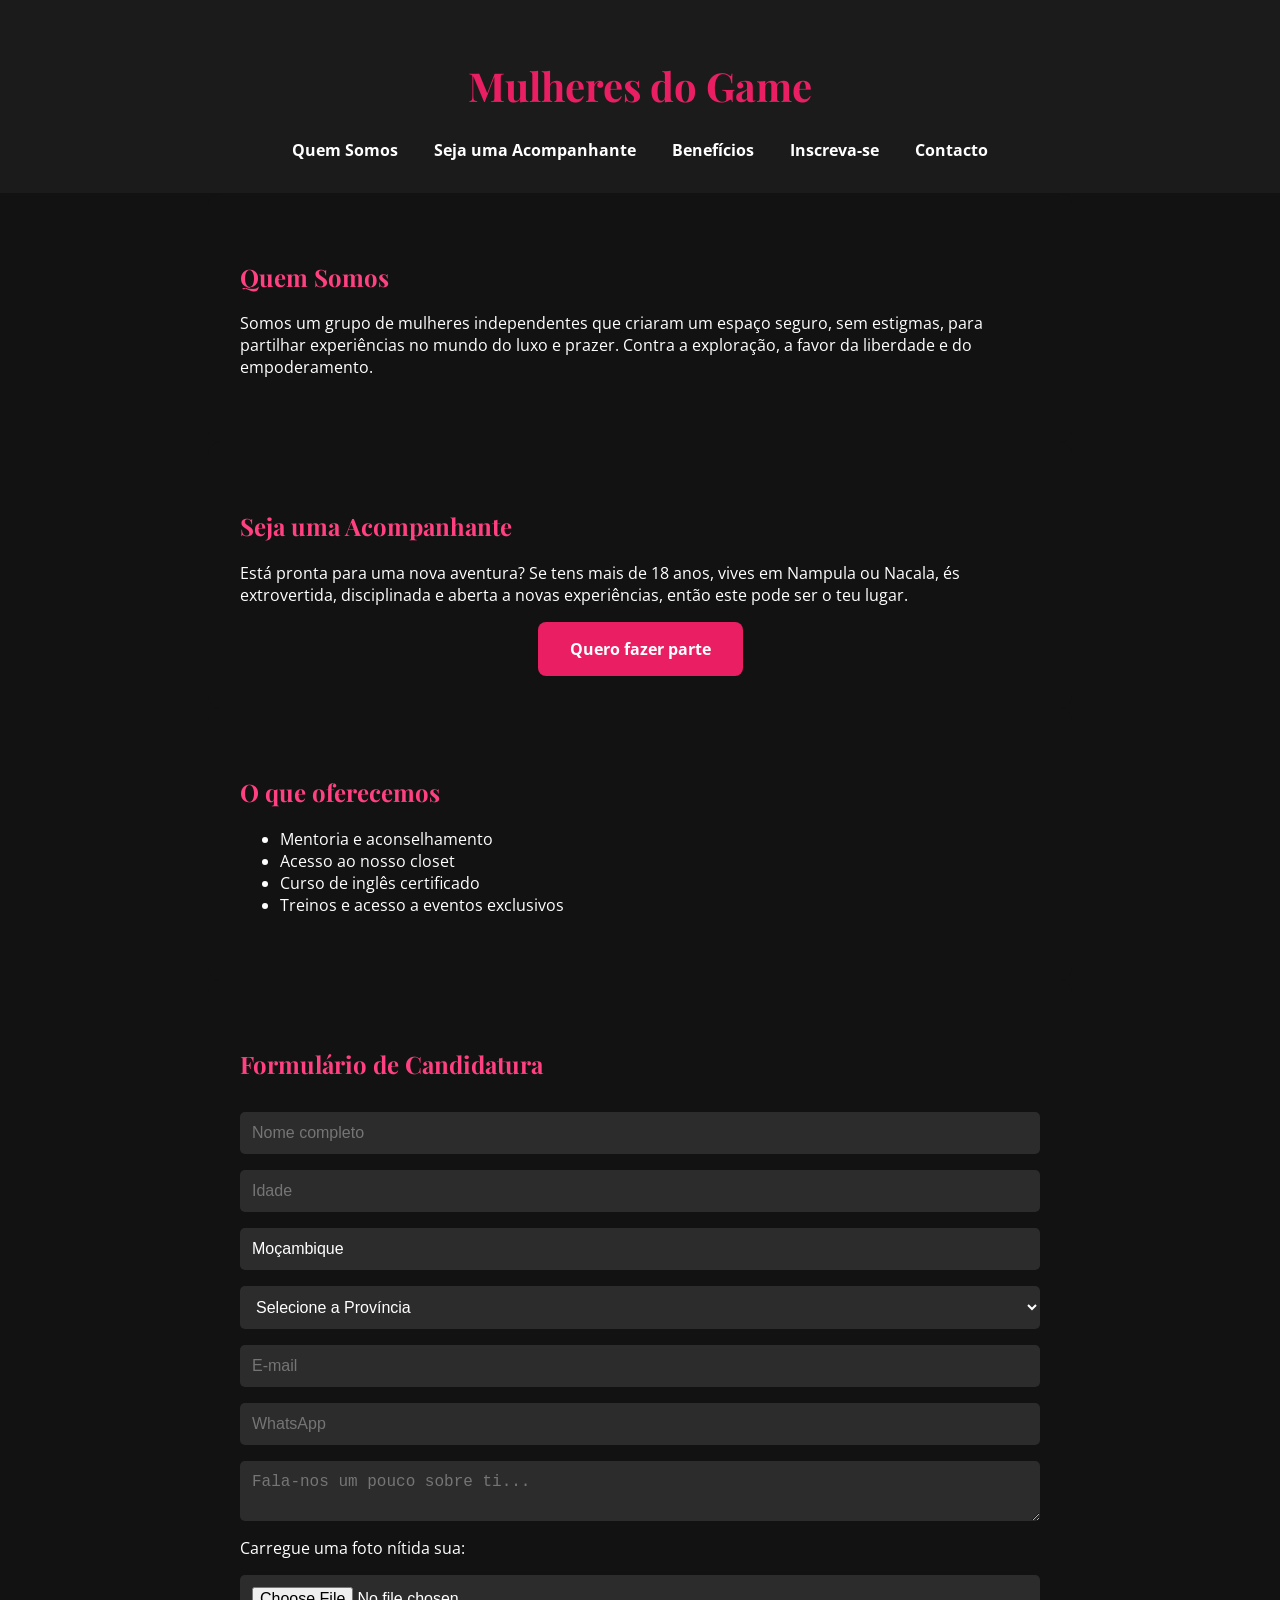
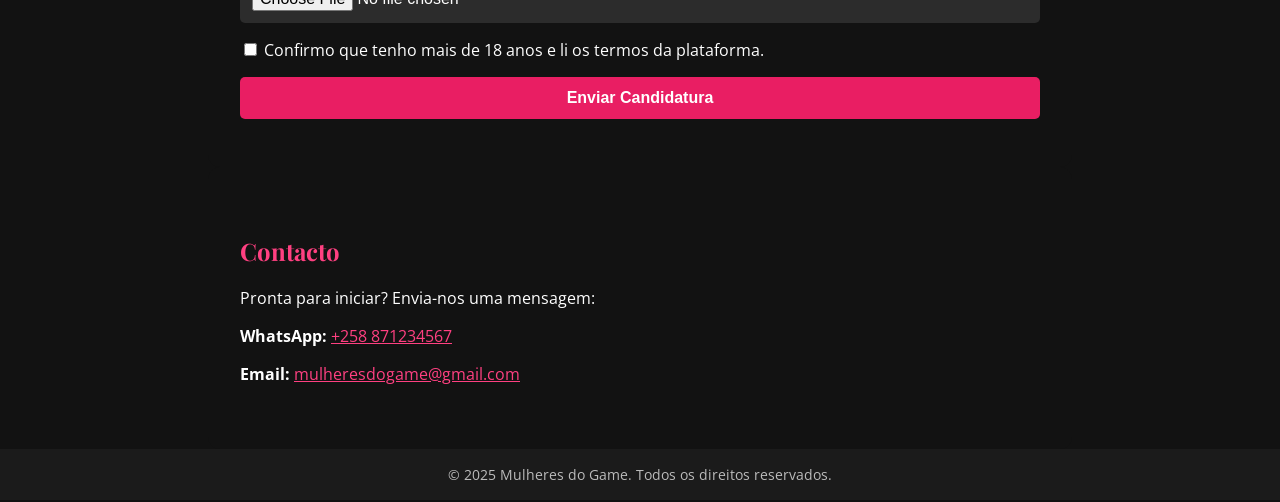
==== index.html @ a62f1a51 "Rename mulheres_do_game_site.html to index.html" ====
<!DOCTYPE html>
<html lang="pt">
<head>
  <meta charset="UTF-8">
  <meta name="viewport" content="width=device-width, initial-scale=1.0">
  <title>Mulheres do Game</title>
  <link href="https://fonts.googleapis.com/css2?family=Playfair+Display:wght@500;700&family=Open+Sans&display=swap" rel="stylesheet">
  <style>
    body {
      margin: 0;
      font-family: 'Open Sans', sans-serif;
      background-color: #121212;
      color: #fff;
      background-image: url('https://images.unsplash.com/photo-1613899182200-28cfaf87065a');
      background-size: cover;
      background-repeat: no-repeat;
      background-attachment: fixed;
    }
    header {
      background-color: rgba(28, 28, 28, 0.9);
      padding: 2rem;
      text-align: center;
      animation: fadeIn 2s ease;
    }
    header h1 {
      font-family: 'Playfair Display', serif;
      font-size: 2.5rem;
      color: #e91e63;
    }
    nav a {
      margin: 0 1rem;
      color: #fff;
      text-decoration: none;
      font-weight: bold;
    }
    section {
      padding: 3rem 2rem;
      max-width: 800px;
      margin: 0 auto;
      background-color: rgba(18, 18, 18, 0.85);
      border-radius: 12px;
      animation: slideUp 1.5s ease;
    }
    h2 {
      font-family: 'Playfair Display', serif;
      color: #ff4081;
    }
    .cta {
      display: block;
      margin-top: 2rem;
      text-align: center;
    }
    .cta a {
      background-color: #e91e63;
      color: white;
      padding: 1rem 2rem;
      text-decoration: none;
      border-radius: 8px;
      font-weight: bold;
    }
    footer {
      background-color: rgba(28, 28, 28, 0.9);
      text-align: center;
      padding: 1rem;
      font-size: 0.9rem;
      color: #bbb;
    }
    form {
      display: flex;
      flex-direction: column;
      gap: 1rem;
      margin-top: 2rem;
    }
    input, textarea, select, button {
      padding: 0.75rem;
      border-radius: 5px;
      border: none;
      font-size: 1rem;
    }
    input, textarea, select {
      background-color: #2c2c2c;
      color: white;
    }
    button {
      background-color: #e91e63;
      color: white;
      cursor: pointer;
      font-weight: bold;
    }
    @keyframes fadeIn {
      from { opacity: 0; transform: translateY(-10px); }
      to { opacity: 1; transform: translateY(0); }
    }
    @keyframes slideUp {
      from { opacity: 0; transform: translateY(30px); }
      to { opacity: 1; transform: translateY(0); }
    }
  </style>
</head>
<body>
  <header>
    <h1>Mulheres do Game</h1>
    <nav>
      <a href="#quem-somos">Quem Somos</a>
      <a href="#seja">Seja uma Acompanhante</a>
      <a href="#beneficios">Benefícios</a>
      <a href="#formulario">Inscreva-se</a>
      <a href="#contacto">Contacto</a>
    </nav>
  </header>

  <section id="quem-somos">
    <h2>Quem Somos</h2>
    <p>Somos um grupo de mulheres independentes que criaram um espaço seguro, sem estigmas, para partilhar experiências no mundo do luxo e prazer. Contra a exploração, a favor da liberdade e do empoderamento.</p>
  </section>

  <section id="seja">
    <h2>Seja uma Acompanhante</h2>
    <p>Está pronta para uma nova aventura? Se tens mais de 18 anos, vives em Nampula ou Nacala, és extrovertida, disciplinada e aberta a novas experiências, então este pode ser o teu lugar.</p>
    <div class="cta">
      <a href="#formulario">Quero fazer parte</a>
    </div>
  </section>

  <section id="beneficios">
    <h2>O que oferecemos</h2>
    <ul>
      <li>Mentoria e aconselhamento</li>
      <li>Acesso ao nosso closet</li>
      <li>Curso de inglês certificado</li>
      <li>Treinos e acesso a eventos exclusivos</li>
    </ul>
  </section>

  <section id="formulario">
    <h2>Formulário de Candidatura</h2>
    <form onsubmit="return validarFormulario()">
      <input type="text" id="nome" name="nome" placeholder="Nome completo" required>
      <input type="number" id="idade" name="idade" placeholder="Idade" min="18" required>
      <input type="text" id="pais" name="pais" placeholder="País" value="Moçambique" required>
      <select id="provincia" name="provincia" required>
        <option value="">Selecione a Província</option>
        <option>Maputo</option>
        <option>Gaza</option>
        <option>Inhambane</option>
        <option>Sofala</option>
        <option>Manica</option>
        <option>Tete</option>
        <option>Zambézia</option>
        <option>Nampula</option>
        <option>Cabo Delgado</option>
        <option>Niassa</option>
        <option>Maputo (Cidade)</option>
      </select>
      <input type="email" id="email" name="email" placeholder="E-mail" required>
      <input type="tel" id="telefone" name="telefone" placeholder="WhatsApp" required>
      <textarea id="sobre" name="sobre" placeholder="Fala-nos um pouco sobre ti..." required></textarea>
      <label for="fotos">Carregue uma foto nítida sua:</label>
      <input type="file" id="fotos" name="fotos" accept="image/*" required>
      <img id="preview" src="#" alt="Pré-visualização" style="margin-top: 1rem; max-width: 200px; display: none; border-radius: 8px;">
      <label>
        <input type="checkbox" required>
        Confirmo que tenho mais de 18 anos e li os termos da plataforma.
      </label>
      <button type="submit">Enviar Candidatura</button>
    </form>
    <script>
      function validarFormulario() {
        const idade = document.getElementById('idade').value;
        if (idade < 18) {
          alert("Tem de ter pelo menos 18 anos para se candidatar.");
          return false;
        }
        alert("Candidatura enviada com sucesso. Entraremos em contacto em breve.");
        return true;
      }

      document.getElementById('fotos').addEventListener('change', function(event) {
        const preview = document.getElementById('preview');
        const file = event.target.files[0];
        if (file) {
          const reader = new FileReader();
          reader.onload = function(e) {
            preview.src = e.target.result;
            preview.style.display = 'block';
          }
          reader.readAsDataURL(file);
        } else {
          preview.style.display = 'none';
          preview.src = '#';
        }
      });
    </script>
  </section>

  <section id="contacto">
    <h2>Contacto</h2>
    <p>Pronta para iniciar? Envia-nos uma mensagem:</p>
    <p><strong>WhatsApp:</strong> <a href="https://wa.me/258871234567" style="color:#ff4081">+258 871234567</a></p>
    <p><strong>Email:</strong> <a href="mailto:mulheresdogame@gmail.com" style="color:#ff4081">mulheresdogame@gmail.com</a></p>
  </section>

  <footer>
    &copy; 2025 Mulheres do Game. Todos os direitos reservados.
  </footer>
</body>
</html>
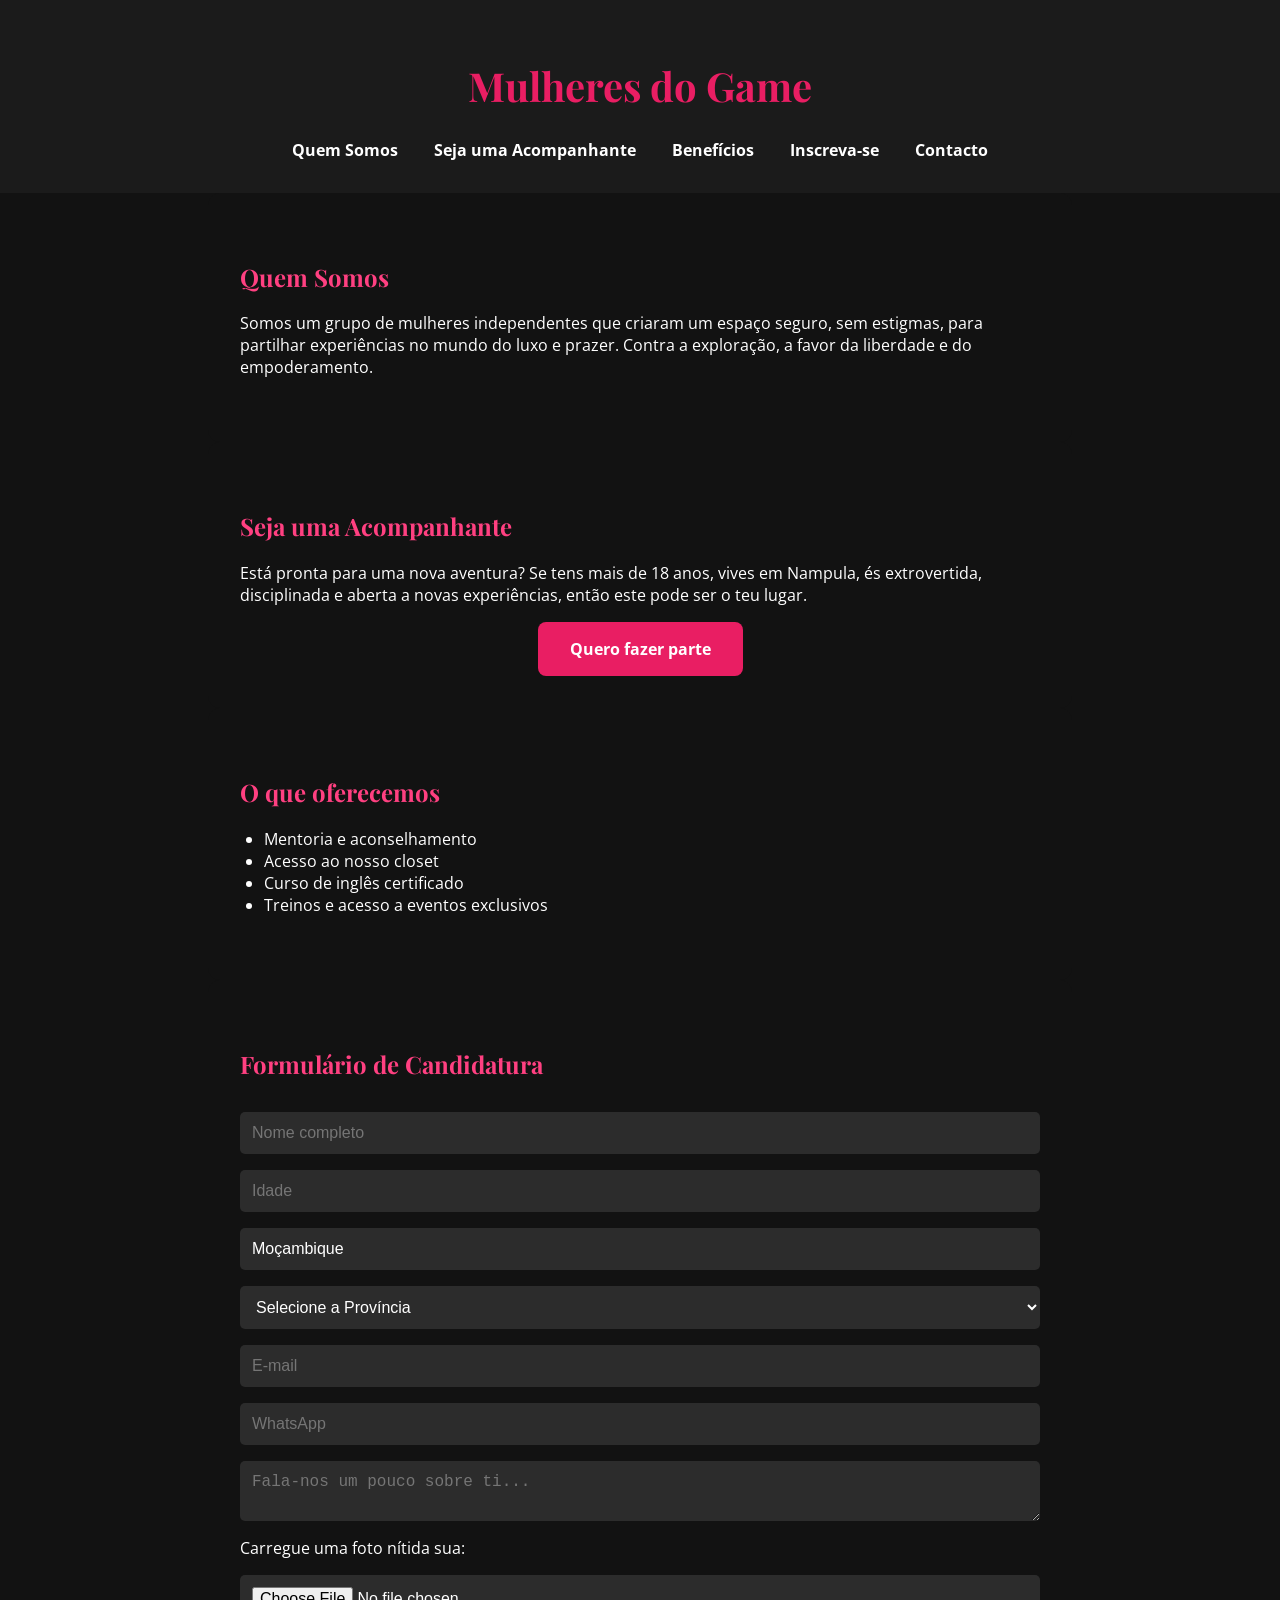
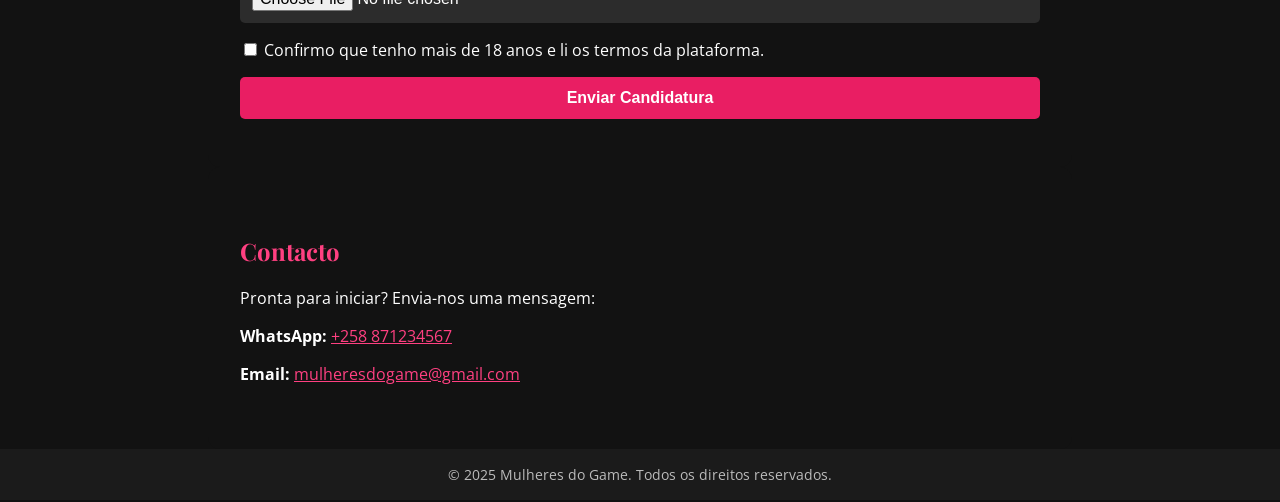
==== commit a244d6b2: "Update index.html" ====
--- a/index.html
+++ b/index.html
@@ -16,23 +16,27 @@
       background-repeat: no-repeat;
       background-attachment: fixed;
     }
+
     header {
       background-color: rgba(28, 28, 28, 0.9);
       padding: 2rem;
       text-align: center;
       animation: fadeIn 2s ease;
     }
+
     header h1 {
       font-family: 'Playfair Display', serif;
       font-size: 2.5rem;
       color: #e91e63;
     }
+
     nav a {
       margin: 0 1rem;
       color: #fff;
       text-decoration: none;
       font-weight: bold;
     }
+
     section {
       padding: 3rem 2rem;
       max-width: 800px;
@@ -41,15 +45,23 @@
       border-radius: 12px;
       animation: slideUp 1.5s ease;
     }
+
     h2 {
       font-family: 'Playfair Display', serif;
       color: #ff4081;
     }
+
+    ul {
+      list-style: disc;
+      padding-left: 1.5rem;
+    }
+
     .cta {
       display: block;
       margin-top: 2rem;
       text-align: center;
     }
+
     .cta a {
       background-color: #e91e63;
       color: white;
@@ -58,6 +70,7 @@
       border-radius: 8px;
       font-weight: bold;
     }
+
     footer {
       background-color: rgba(28, 28, 28, 0.9);
       text-align: center;
@@ -65,35 +78,56 @@
       font-size: 0.9rem;
       color: #bbb;
     }
+
     form {
       display: flex;
       flex-direction: column;
       gap: 1rem;
       margin-top: 2rem;
     }
+
     input, textarea, select, button {
       padding: 0.75rem;
       border-radius: 5px;
       border: none;
       font-size: 1rem;
     }
+
     input, textarea, select {
       background-color: #2c2c2c;
       color: white;
     }
+
     button {
       background-color: #e91e63;
       color: white;
       cursor: pointer;
       font-weight: bold;
     }
+
     @keyframes fadeIn {
       from { opacity: 0; transform: translateY(-10px); }
       to { opacity: 1; transform: translateY(0); }
     }
+
     @keyframes slideUp {
       from { opacity: 0; transform: translateY(30px); }
       to { opacity: 1; transform: translateY(0); }
+    }
+
+    @media (max-width: 600px) {
+      header h1 {
+        font-size: 1.8rem;
+      }
+
+      nav a {
+        display: block;
+        margin: 0.5rem 0;
+      }
+
+      section {
+        padding: 2rem 1rem;
+      }
     }
   </style>
 </head>
@@ -116,7 +150,7 @@
 
   <section id="seja">
     <h2>Seja uma Acompanhante</h2>
-    <p>Está pronta para uma nova aventura? Se tens mais de 18 anos, vives em Nampula ou Nacala, és extrovertida, disciplinada e aberta a novas experiências, então este pode ser o teu lugar.</p>
+    <p>Está pronta para uma nova aventura? Se tens mais de 18 anos, vives em Nampula, és extrovertida, disciplinada e aberta a novas experiências, então este pode ser o teu lugar.</p>
     <div class="cta">
       <a href="#formulario">Quero fazer parte</a>
     </div>
@@ -138,6 +172,7 @@
       <input type="text" id="nome" name="nome" placeholder="Nome completo" required>
       <input type="number" id="idade" name="idade" placeholder="Idade" min="18" required>
       <input type="text" id="pais" name="pais" placeholder="País" value="Moçambique" required>
+
       <select id="provincia" name="provincia" required>
         <option value="">Selecione a Província</option>
         <option>Maputo</option>
@@ -152,18 +187,23 @@
         <option>Niassa</option>
         <option>Maputo (Cidade)</option>
       </select>
+
       <input type="email" id="email" name="email" placeholder="E-mail" required>
       <input type="tel" id="telefone" name="telefone" placeholder="WhatsApp" required>
       <textarea id="sobre" name="sobre" placeholder="Fala-nos um pouco sobre ti..." required></textarea>
+
       <label for="fotos">Carregue uma foto nítida sua:</label>
       <input type="file" id="fotos" name="fotos" accept="image/*" required>
       <img id="preview" src="#" alt="Pré-visualização" style="margin-top: 1rem; max-width: 200px; display: none; border-radius: 8px;">
+
       <label>
         <input type="checkbox" required>
         Confirmo que tenho mais de 18 anos e li os termos da plataforma.
       </label>
+
       <button type="submit">Enviar Candidatura</button>
     </form>
+
     <script>
       function validarFormulario() {
         const idade = document.getElementById('idade').value;
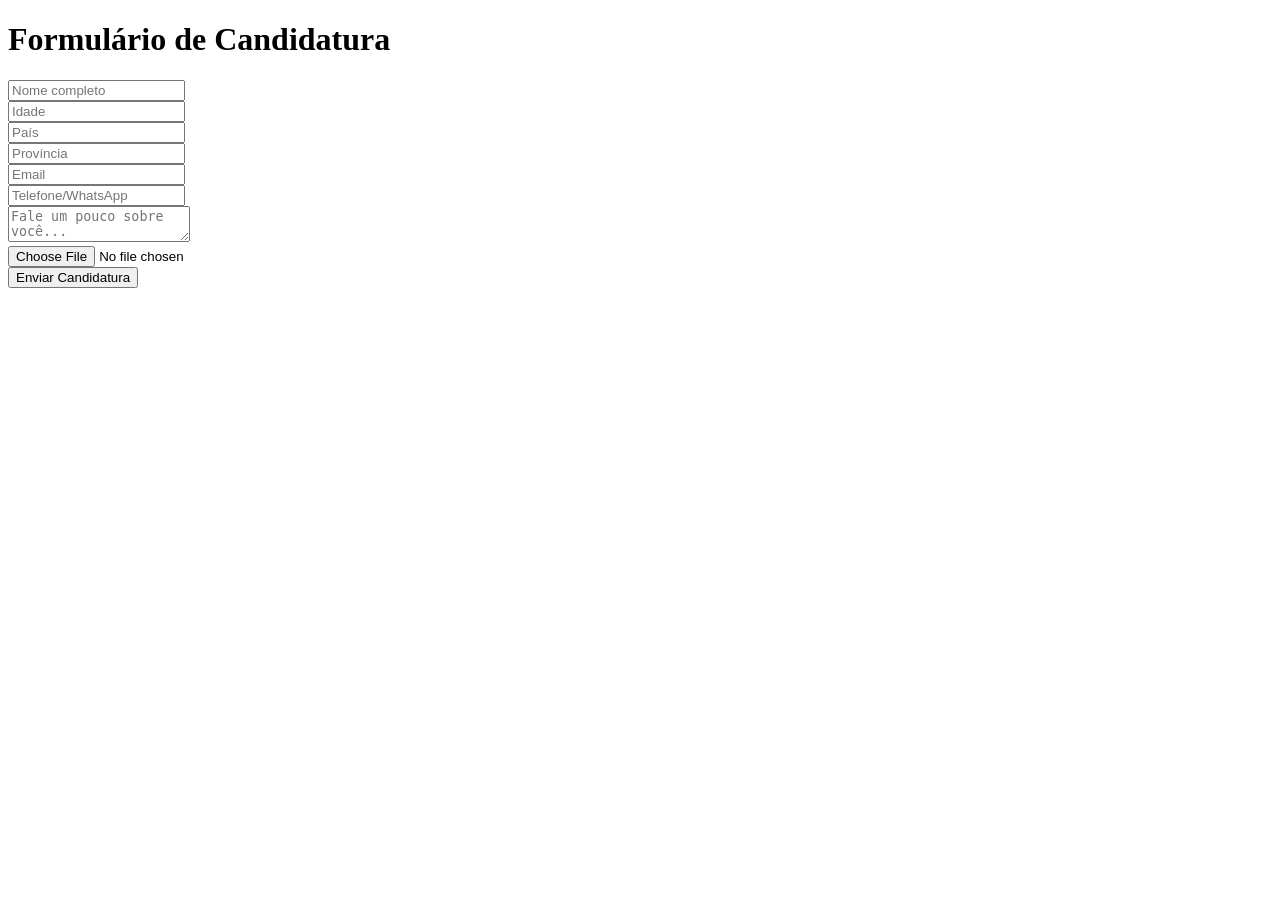
==== commit 502dd169: "Add files via upload" ====
--- a/index.html
+++ b/index.html
@@ -1,247 +1,52 @@
+
 <!DOCTYPE html>
 <html lang="pt">
 <head>
-  <meta charset="UTF-8">
-  <meta name="viewport" content="width=device-width, initial-scale=1.0">
-  <title>Mulheres do Game</title>
-  <link href="https://fonts.googleapis.com/css2?family=Playfair+Display:wght@500;700&family=Open+Sans&display=swap" rel="stylesheet">
-  <style>
-    body {
-      margin: 0;
-      font-family: 'Open Sans', sans-serif;
-      background-color: #121212;
-      color: #fff;
-      background-image: url('https://images.unsplash.com/photo-1613899182200-28cfaf87065a');
-      background-size: cover;
-      background-repeat: no-repeat;
-      background-attachment: fixed;
-    }
-
-    header {
-      background-color: rgba(28, 28, 28, 0.9);
-      padding: 2rem;
-      text-align: center;
-      animation: fadeIn 2s ease;
-    }
-
-    header h1 {
-      font-family: 'Playfair Display', serif;
-      font-size: 2.5rem;
-      color: #e91e63;
-    }
-
-    nav a {
-      margin: 0 1rem;
-      color: #fff;
-      text-decoration: none;
-      font-weight: bold;
-    }
-
-    section {
-      padding: 3rem 2rem;
-      max-width: 800px;
-      margin: 0 auto;
-      background-color: rgba(18, 18, 18, 0.85);
-      border-radius: 12px;
-      animation: slideUp 1.5s ease;
-    }
-
-    h2 {
-      font-family: 'Playfair Display', serif;
-      color: #ff4081;
-    }
-
-    ul {
-      list-style: disc;
-      padding-left: 1.5rem;
-    }
-
-    .cta {
-      display: block;
-      margin-top: 2rem;
-      text-align: center;
-    }
-
-    .cta a {
-      background-color: #e91e63;
-      color: white;
-      padding: 1rem 2rem;
-      text-decoration: none;
-      border-radius: 8px;
-      font-weight: bold;
-    }
-
-    footer {
-      background-color: rgba(28, 28, 28, 0.9);
-      text-align: center;
-      padding: 1rem;
-      font-size: 0.9rem;
-      color: #bbb;
-    }
-
-    form {
-      display: flex;
-      flex-direction: column;
-      gap: 1rem;
-      margin-top: 2rem;
-    }
-
-    input, textarea, select, button {
-      padding: 0.75rem;
-      border-radius: 5px;
-      border: none;
-      font-size: 1rem;
-    }
-
-    input, textarea, select {
-      background-color: #2c2c2c;
-      color: white;
-    }
-
-    button {
-      background-color: #e91e63;
-      color: white;
-      cursor: pointer;
-      font-weight: bold;
-    }
-
-    @keyframes fadeIn {
-      from { opacity: 0; transform: translateY(-10px); }
-      to { opacity: 1; transform: translateY(0); }
-    }
-
-    @keyframes slideUp {
-      from { opacity: 0; transform: translateY(30px); }
-      to { opacity: 1; transform: translateY(0); }
-    }
-
-    @media (max-width: 600px) {
-      header h1 {
-        font-size: 1.8rem;
-      }
-
-      nav a {
-        display: block;
-        margin: 0.5rem 0;
-      }
-
-      section {
-        padding: 2rem 1rem;
-      }
-    }
-  </style>
+  <meta charset="UTF-8" />
+  <meta name="viewport" content="width=device-width, initial-scale=1.0" />
+  <title>Formulário de Candidatura</title>
 </head>
 <body>
-  <header>
-    <h1>Mulheres do Game</h1>
-    <nav>
-      <a href="#quem-somos">Quem Somos</a>
-      <a href="#seja">Seja uma Acompanhante</a>
-      <a href="#beneficios">Benefícios</a>
-      <a href="#formulario">Inscreva-se</a>
-      <a href="#contacto">Contacto</a>
-    </nav>
-  </header>
+  <h1>Formulário de Candidatura</h1>
+  <form id="formulario" enctype="multipart/form-data">
+    <input type="text" name="nome" placeholder="Nome completo" required /><br />
+    <input type="number" name="idade" placeholder="Idade" required /><br />
+    <input type="text" name="pais" placeholder="País" required /><br />
+    <input type="text" name="provincia" placeholder="Província" required /><br />
+    <input type="email" name="email" placeholder="Email" required /><br />
+    <input type="tel" name="telefone" placeholder="Telefone/WhatsApp" required /><br />
+    <textarea name="sobre" placeholder="Fale um pouco sobre você..." required></textarea><br />
+    <input type="file" name="foto" accept="image/*" required /><br />
+    <button type="submit">Enviar Candidatura</button>
+  </form>
 
-  <section id="quem-somos">
-    <h2>Quem Somos</h2>
-    <p>Somos um grupo de mulheres independentes que criaram um espaço seguro, sem estigmas, para partilhar experiências no mundo do luxo e prazer. Contra a exploração, a favor da liberdade e do empoderamento.</p>
-  </section>
+  <script>
+    const form = document.getElementById("formulario");
 
-  <section id="seja">
-    <h2>Seja uma Acompanhante</h2>
-    <p>Está pronta para uma nova aventura? Se tens mais de 18 anos, vives em Nampula, és extrovertida, disciplinada e aberta a novas experiências, então este pode ser o teu lugar.</p>
-    <div class="cta">
-      <a href="#formulario">Quero fazer parte</a>
-    </div>
-  </section>
+    form.addEventListener("submit", async (e) => {
+      e.preventDefault();
 
-  <section id="beneficios">
-    <h2>O que oferecemos</h2>
-    <ul>
-      <li>Mentoria e aconselhamento</li>
-      <li>Acesso ao nosso closet</li>
-      <li>Curso de inglês certificado</li>
-      <li>Treinos e acesso a eventos exclusivos</li>
-    </ul>
-  </section>
+      const formData = new FormData(form);
 
-  <section id="formulario">
-    <h2>Formulário de Candidatura</h2>
-    <form onsubmit="return validarFormulario()">
-      <input type="text" id="nome" name="nome" placeholder="Nome completo" required>
-      <input type="number" id="idade" name="idade" placeholder="Idade" min="18" required>
-      <input type="text" id="pais" name="pais" placeholder="País" value="Moçambique" required>
+      try {
+        const response = await fetch("https://mulheres-do-game-backend.onrender.com/api/candidatura", {
+          method: "POST",
+          body: formData
+        });
 
-      <select id="provincia" name="provincia" required>
-        <option value="">Selecione a Província</option>
-        <option>Maputo</option>
-        <option>Gaza</option>
-        <option>Inhambane</option>
-        <option>Sofala</option>
-        <option>Manica</option>
-        <option>Tete</option>
-        <option>Zambézia</option>
-        <option>Nampula</option>
-        <option>Cabo Delgado</option>
-        <option>Niassa</option>
-        <option>Maputo (Cidade)</option>
-      </select>
+        const result = await response.json();
 
-      <input type="email" id="email" name="email" placeholder="E-mail" required>
-      <input type="tel" id="telefone" name="telefone" placeholder="WhatsApp" required>
-      <textarea id="sobre" name="sobre" placeholder="Fala-nos um pouco sobre ti..." required></textarea>
-
-      <label for="fotos">Carregue uma foto nítida sua:</label>
-      <input type="file" id="fotos" name="fotos" accept="image/*" required>
-      <img id="preview" src="#" alt="Pré-visualização" style="margin-top: 1rem; max-width: 200px; display: none; border-radius: 8px;">
-
-      <label>
-        <input type="checkbox" required>
-        Confirmo que tenho mais de 18 anos e li os termos da plataforma.
-      </label>
-
-      <button type="submit">Enviar Candidatura</button>
-    </form>
-
-    <script>
-      function validarFormulario() {
-        const idade = document.getElementById('idade').value;
-        if (idade < 18) {
-          alert("Tem de ter pelo menos 18 anos para se candidatar.");
-          return false;
+        if (response.ok) {
+          alert("✅ Candidatura enviada com sucesso!");
+          form.reset();
+        } else {
+          alert("❌ Erro ao enviar: " + (result.detalhe || result.error));
         }
-        alert("Candidatura enviada com sucesso. Entraremos em contacto em breve.");
-        return true;
+      } catch (err) {
+        console.error(err);
+        alert("❌ Erro de rede: " + err.message);
       }
-
-      document.getElementById('fotos').addEventListener('change', function(event) {
-        const preview = document.getElementById('preview');
-        const file = event.target.files[0];
-        if (file) {
-          const reader = new FileReader();
-          reader.onload = function(e) {
-            preview.src = e.target.result;
-            preview.style.display = 'block';
-          }
-          reader.readAsDataURL(file);
-        } else {
-          preview.style.display = 'none';
-          preview.src = '#';
-        }
-      });
-    </script>
-  </section>
-
-  <section id="contacto">
-    <h2>Contacto</h2>
-    <p>Pronta para iniciar? Envia-nos uma mensagem:</p>
-    <p><strong>WhatsApp:</strong> <a href="https://wa.me/258871234567" style="color:#ff4081">+258 871234567</a></p>
-    <p><strong>Email:</strong> <a href="mailto:mulheresdogame@gmail.com" style="color:#ff4081">mulheresdogame@gmail.com</a></p>
-  </section>
-
-  <footer>
-    &copy; 2025 Mulheres do Game. Todos os direitos reservados.
-  </footer>
+    });
+  </script>
 </body>
 </html>
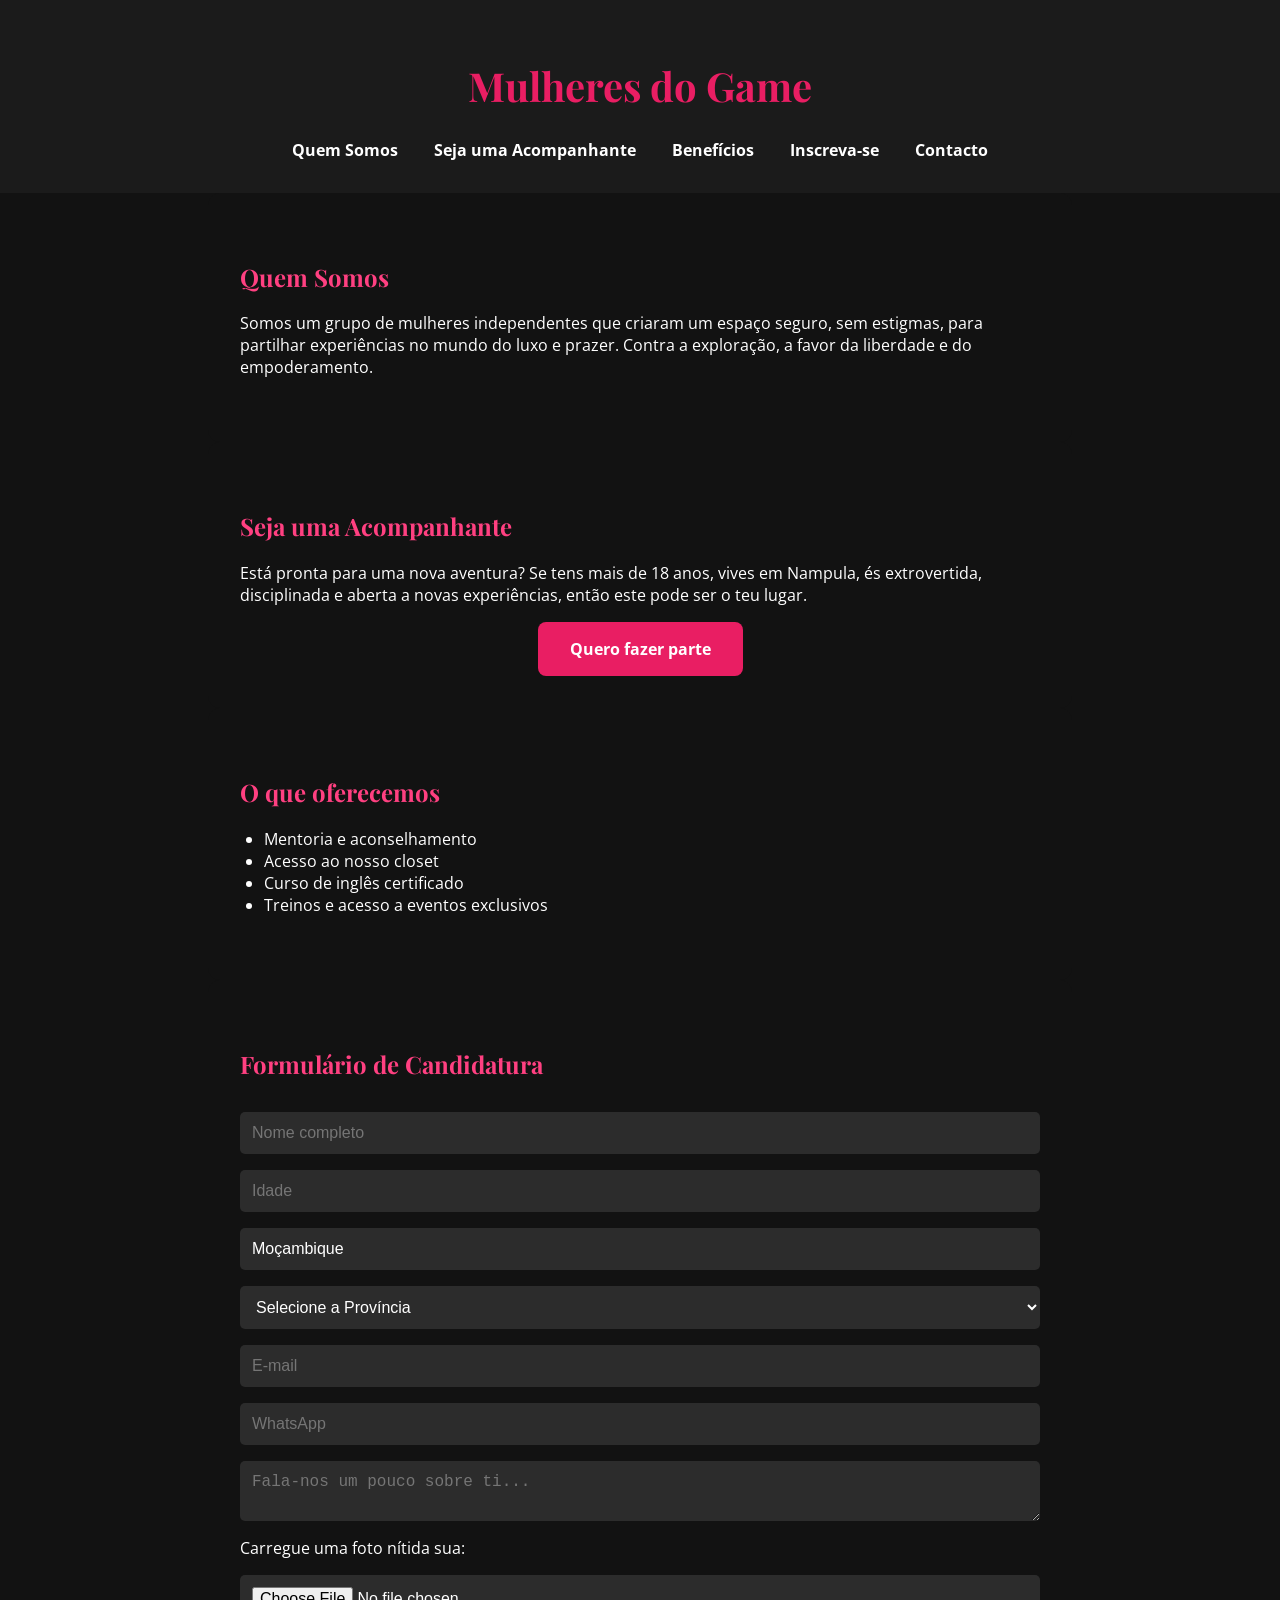
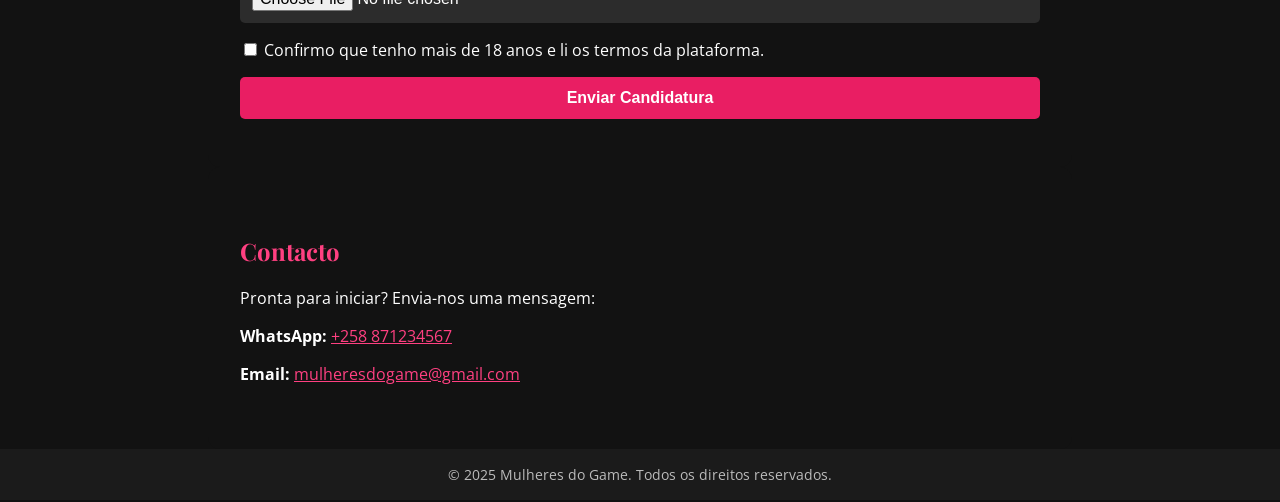
==== commit 2594301b: "Add files via upload" ====
--- a/index.html
+++ b/index.html
@@ -2,51 +2,260 @@
 <!DOCTYPE html>
 <html lang="pt">
 <head>
-  <meta charset="UTF-8" />
-  <meta name="viewport" content="width=device-width, initial-scale=1.0" />
-  <title>Formulário de Candidatura</title>
+  <meta charset="UTF-8">
+  <meta name="viewport" content="width=device-width, initial-scale=1.0">
+  <title>Mulheres do Game</title>
+  <link href="https://fonts.googleapis.com/css2?family=Playfair+Display:wght@500;700&family=Open+Sans&display=swap" rel="stylesheet">
+  <style>
+    body {
+      margin: 0;
+      font-family: 'Open Sans', sans-serif;
+      background-color: #121212;
+      color: #fff;
+      background-image: url('https://images.unsplash.com/photo-1613899182200-28cfaf87065a');
+      background-size: cover;
+      background-repeat: no-repeat;
+      background-attachment: fixed;
+    }
+
+    header {
+      background-color: rgba(28, 28, 28, 0.9);
+      padding: 2rem;
+      text-align: center;
+      animation: fadeIn 2s ease;
+    }
+
+    header h1 {
+      font-family: 'Playfair Display', serif;
+      font-size: 2.5rem;
+      color: #e91e63;
+    }
+
+    nav a {
+      margin: 0 1rem;
+      color: #fff;
+      text-decoration: none;
+      font-weight: bold;
+    }
+
+    section {
+      padding: 3rem 2rem;
+      max-width: 800px;
+      margin: 0 auto;
+      background-color: rgba(18, 18, 18, 0.85);
+      border-radius: 12px;
+      animation: slideUp 1.5s ease;
+    }
+
+    h2 {
+      font-family: 'Playfair Display', serif;
+      color: #ff4081;
+    }
+
+    ul {
+      list-style: disc;
+      padding-left: 1.5rem;
+    }
+
+    .cta {
+      display: block;
+      margin-top: 2rem;
+      text-align: center;
+    }
+
+    .cta a {
+      background-color: #e91e63;
+      color: white;
+      padding: 1rem 2rem;
+      text-decoration: none;
+      border-radius: 8px;
+      font-weight: bold;
+    }
+
+    footer {
+      background-color: rgba(28, 28, 28, 0.9);
+      text-align: center;
+      padding: 1rem;
+      font-size: 0.9rem;
+      color: #bbb;
+    }
+
+    form {
+      display: flex;
+      flex-direction: column;
+      gap: 1rem;
+      margin-top: 2rem;
+    }
+
+    input, textarea, select, button {
+      padding: 0.75rem;
+      border-radius: 5px;
+      border: none;
+      font-size: 1rem;
+    }
+
+    input, textarea, select {
+      background-color: #2c2c2c;
+      color: white;
+    }
+
+    button {
+      background-color: #e91e63;
+      color: white;
+      cursor: pointer;
+      font-weight: bold;
+    }
+
+    @keyframes fadeIn {
+      from { opacity: 0; transform: translateY(-10px); }
+      to { opacity: 1; transform: translateY(0); }
+    }
+
+    @keyframes slideUp {
+      from { opacity: 0; transform: translateY(30px); }
+      to { opacity: 1; transform: translateY(0); }
+    }
+
+    @media (max-width: 600px) {
+      header h1 {
+        font-size: 1.8rem;
+      }
+
+      nav a {
+        display: block;
+        margin: 0.5rem 0;
+      }
+
+      section {
+        padding: 2rem 1rem;
+      }
+    }
+  </style>
 </head>
 <body>
-  <h1>Formulário de Candidatura</h1>
-  <form id="formulario" enctype="multipart/form-data">
-    <input type="text" name="nome" placeholder="Nome completo" required /><br />
-    <input type="number" name="idade" placeholder="Idade" required /><br />
-    <input type="text" name="pais" placeholder="País" required /><br />
-    <input type="text" name="provincia" placeholder="Província" required /><br />
-    <input type="email" name="email" placeholder="Email" required /><br />
-    <input type="tel" name="telefone" placeholder="Telefone/WhatsApp" required /><br />
-    <textarea name="sobre" placeholder="Fale um pouco sobre você..." required></textarea><br />
-    <input type="file" name="foto" accept="image/*" required /><br />
-    <button type="submit">Enviar Candidatura</button>
-  </form>
-
-  <script>
-    const form = document.getElementById("formulario");
-
-    form.addEventListener("submit", async (e) => {
-      e.preventDefault();
-
-      const formData = new FormData(form);
-
-      try {
-        const response = await fetch("https://mulheres-do-game-backend.onrender.com/api/candidatura", {
-          method: "POST",
-          body: formData
-        });
-
-        const result = await response.json();
-
-        if (response.ok) {
-          alert("✅ Candidatura enviada com sucesso!");
-          form.reset();
+  <header>
+    <h1>Mulheres do Game</h1>
+    <nav>
+      <a href="#quem-somos">Quem Somos</a>
+      <a href="#seja">Seja uma Acompanhante</a>
+      <a href="#beneficios">Benefícios</a>
+      <a href="#formulario">Inscreva-se</a>
+      <a href="#contacto">Contacto</a>
+    </nav>
+  </header>
+
+  <section id="quem-somos">
+    <h2>Quem Somos</h2>
+    <p>Somos um grupo de mulheres independentes que criaram um espaço seguro, sem estigmas, para partilhar experiências no mundo do luxo e prazer. Contra a exploração, a favor da liberdade e do empoderamento.</p>
+  </section>
+
+  <section id="seja">
+    <h2>Seja uma Acompanhante</h2>
+    <p>Está pronta para uma nova aventura? Se tens mais de 18 anos, vives em Nampula, és extrovertida, disciplinada e aberta a novas experiências, então este pode ser o teu lugar.</p>
+    <div class="cta">
+      <a href="#formulario">Quero fazer parte</a>
+    </div>
+  </section>
+
+  <section id="beneficios">
+    <h2>O que oferecemos</h2>
+    <ul>
+      <li>Mentoria e aconselhamento</li>
+      <li>Acesso ao nosso closet</li>
+      <li>Curso de inglês certificado</li>
+      <li>Treinos e acesso a eventos exclusivos</li>
+    </ul>
+  </section>
+
+  <section id="formulario">
+    <h2>Formulário de Candidatura</h2>
+    <form id="formulario-candidatura" enctype="multipart/form-data">
+      <input type="text" name="nome" placeholder="Nome completo" required>
+      <input type="number" name="idade" placeholder="Idade" min="18" required>
+      <input type="text" name="pais" placeholder="País" value="Moçambique" required>
+      <select name="provincia" required>
+        <option value="">Selecione a Província</option>
+        <option>Maputo</option>
+        <option>Gaza</option>
+        <option>Inhambane</option>
+        <option>Sofala</option>
+        <option>Manica</option>
+        <option>Tete</option>
+        <option>Zambézia</option>
+        <option>Nampula</option>
+        <option>Cabo Delgado</option>
+        <option>Niassa</option>
+        <option>Maputo (Cidade)</option>
+      </select>
+      <input type="email" name="email" placeholder="E-mail" required>
+      <input type="tel" name="telefone" placeholder="WhatsApp" required>
+      <textarea name="sobre" placeholder="Fala-nos um pouco sobre ti..." required></textarea>
+      <label>Carregue uma foto nítida sua:</label>
+      <input type="file" name="foto" accept="image/*" required>
+      <img id="preview" src="#" alt="Pré-visualização" style="margin-top: 1rem; max-width: 200px; display: none; border-radius: 8px;">
+      <label><input type="checkbox" required> Confirmo que tenho mais de 18 anos e li os termos da plataforma.</label>
+      <button type="submit">Enviar Candidatura</button>
+    </form>
+    <script>
+      const form = document.getElementById("formulario-candidatura");
+      const preview = document.getElementById("preview");
+
+      document.querySelector("input[name='foto']").addEventListener("change", function (event) {
+        const file = event.target.files[0];
+        if (file) {
+          const reader = new FileReader();
+          reader.onload = function (e) {
+            preview.src = e.target.result;
+            preview.style.display = 'block';
+          };
+          reader.readAsDataURL(file);
         } else {
-          alert("❌ Erro ao enviar: " + (result.detalhe || result.error));
+          preview.style.display = 'none';
+          preview.src = '#';
         }
-      } catch (err) {
-        console.error(err);
-        alert("❌ Erro de rede: " + err.message);
-      }
-    });
-  </script>
+      });
+
+      form.addEventListener("submit", async function (e) {
+        e.preventDefault();
+
+        const idade = form.querySelector("input[name='idade']").value;
+        if (parseInt(idade) < 18) {
+          alert("Tem de ter pelo menos 18 anos para se candidatar.");
+          return;
+        }
+
+        const formData = new FormData(form);
+
+        try {
+          const response = await fetch("https://mulheres-do-game-backend.onrender.com/api/candidatura", {
+            method: "POST",
+            body: formData
+          });
+
+          const result = await response.json();
+          if (response.ok) {
+            alert("✅ Candidatura enviada com sucesso!");
+            form.reset();
+            preview.style.display = 'none';
+          } else {
+            alert("❌ Erro ao enviar: " + (result.detalhe || result.error));
+          }
+        } catch (err) {
+          alert("❌ Erro de rede: " + err.message);
+        }
+      });
+    </script>
+  </section>
+
+  <section id="contacto">
+    <h2>Contacto</h2>
+    <p>Pronta para iniciar? Envia-nos uma mensagem:</p>
+    <p><strong>WhatsApp:</strong> <a href="https://wa.me/258871234567" style="color:#ff4081">+258 871234567</a></p>
+    <p><strong>Email:</strong> <a href="mailto:mulheresdogame@gmail.com" style="color:#ff4081">mulheresdogame@gmail.com</a></p>
+  </section>
+
+  <footer>
+    &copy; 2025 Mulheres do Game. Todos os direitos reservados.
+  </footer>
 </body>
 </html>
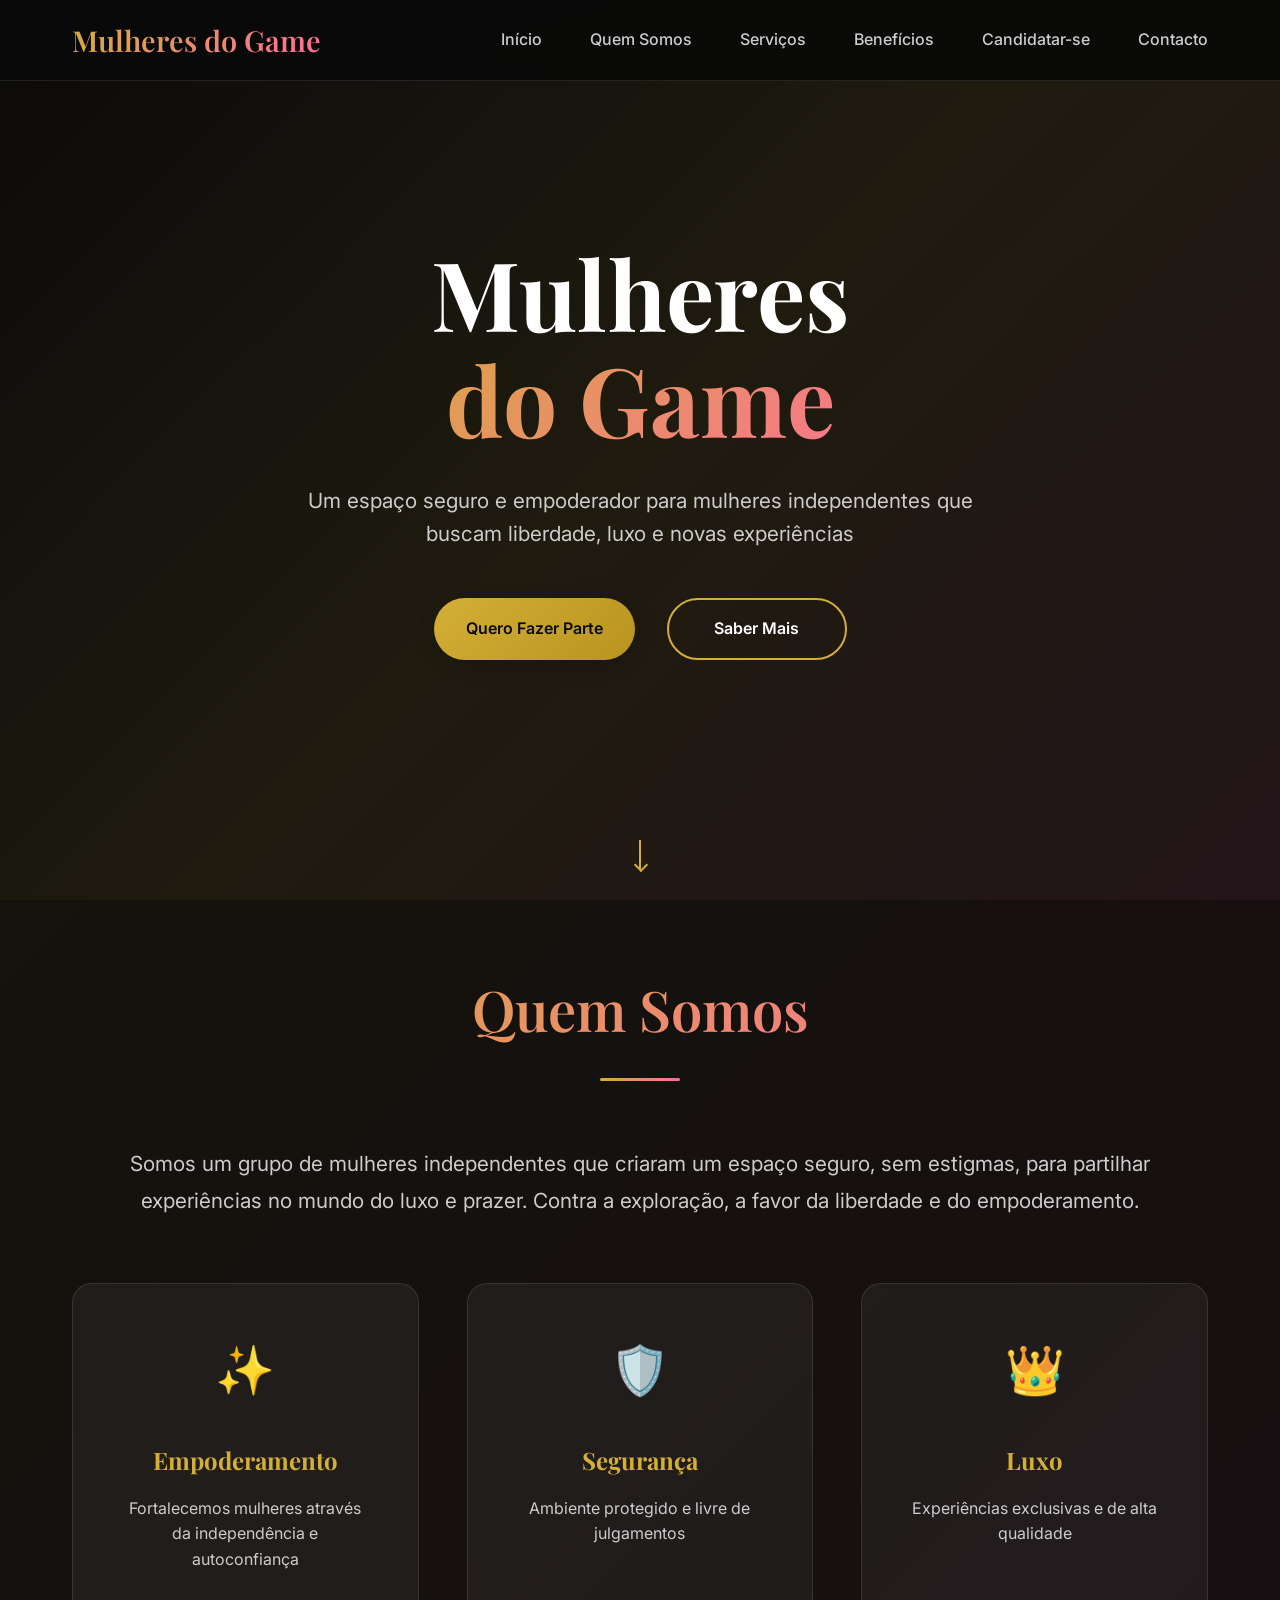
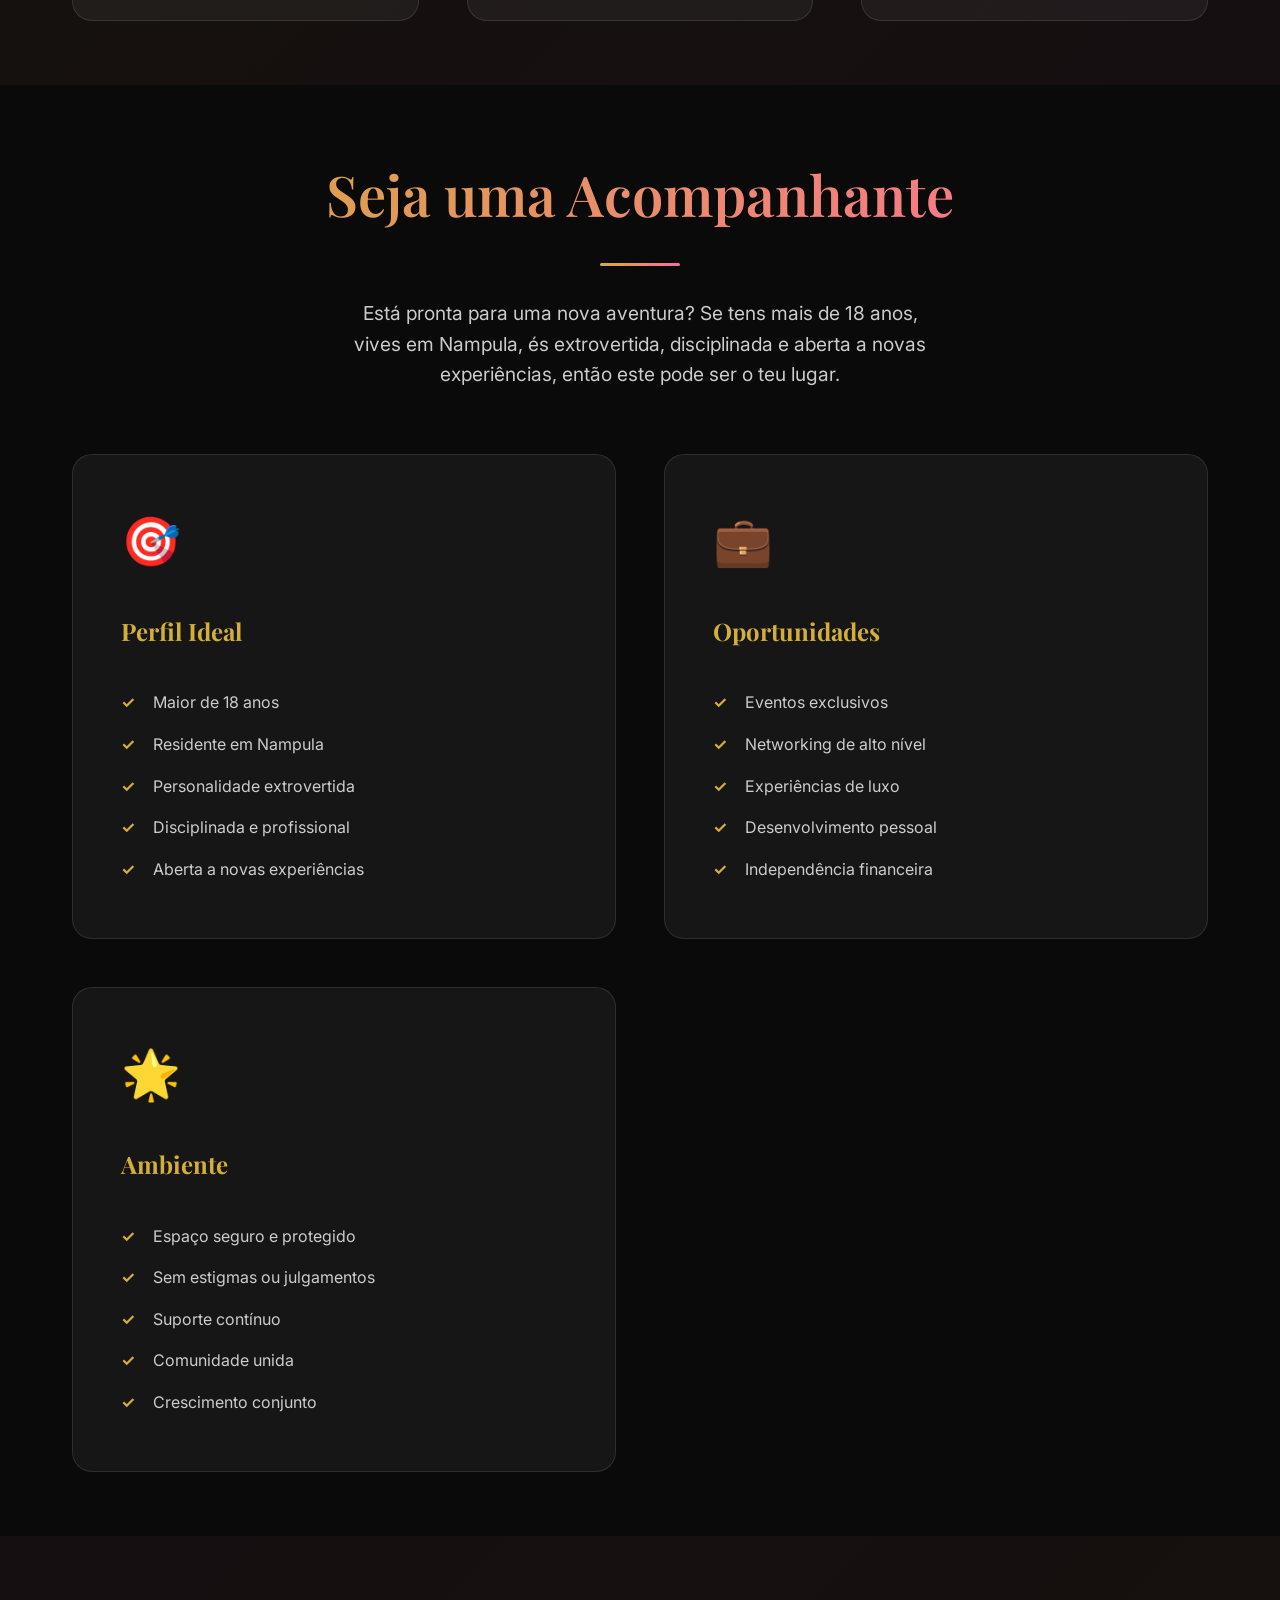
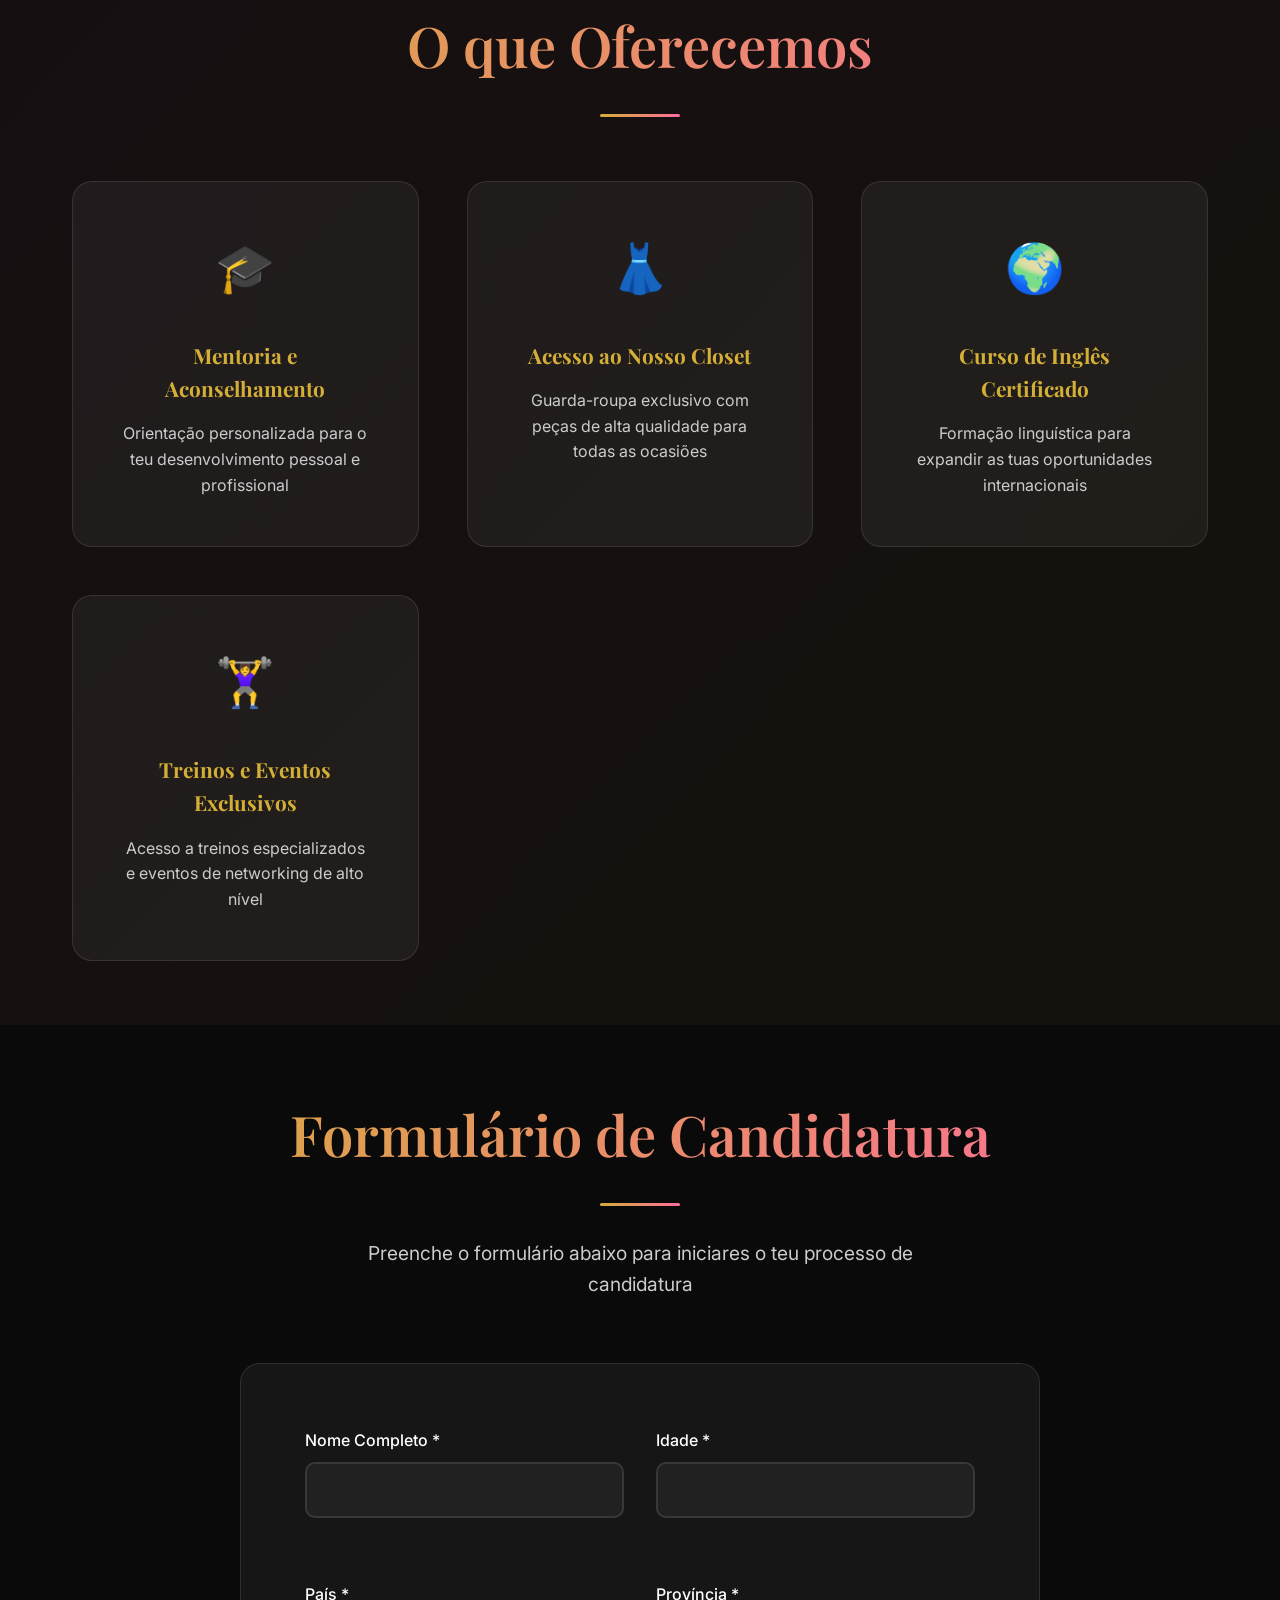
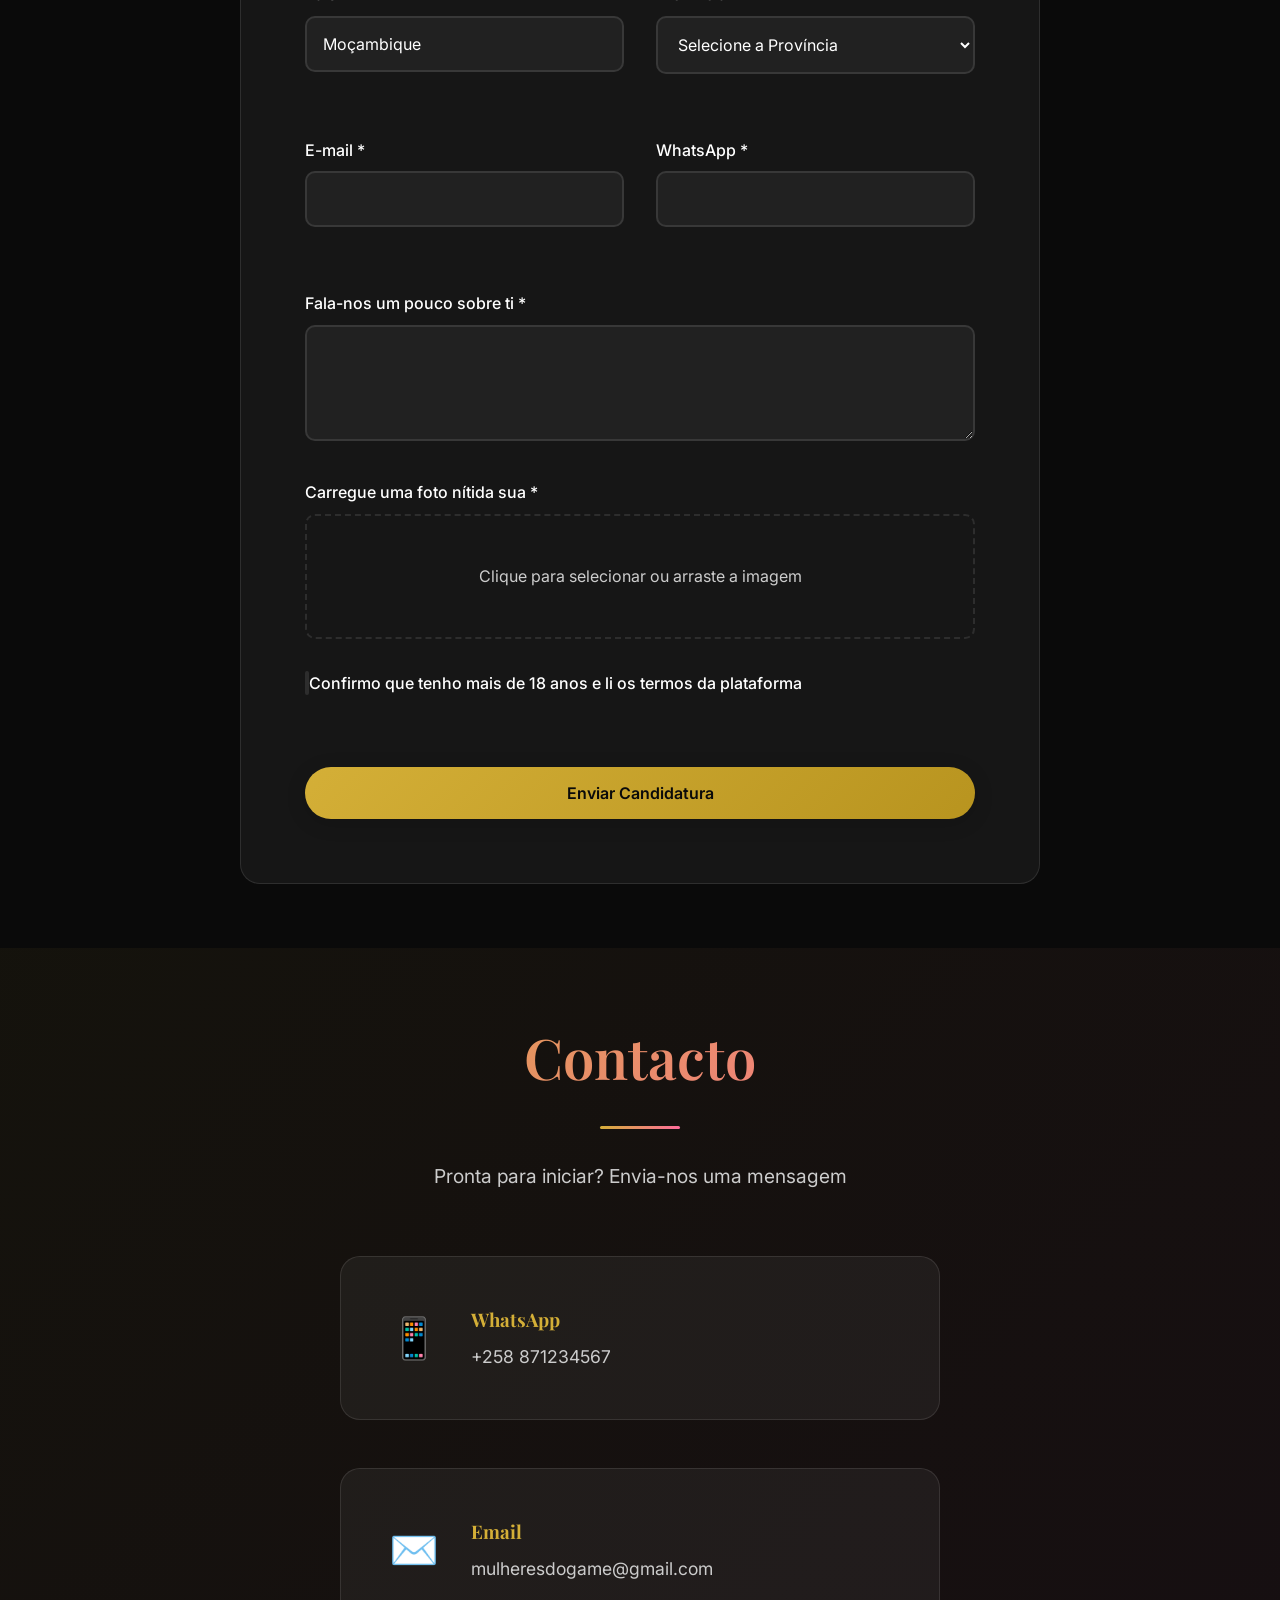
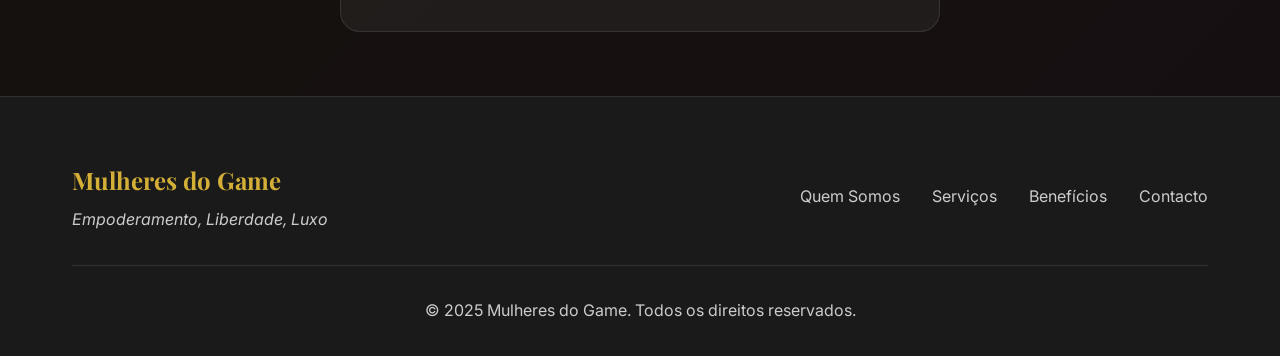
==== commit 24f08f8f: "Website Moderno - Mulheres do Game" ====
--- a/index.html
+++ b/index.html
@@ -1,261 +1,318 @@
-
 <!DOCTYPE html>
 <html lang="pt">
 <head>
-  <meta charset="UTF-8">
-  <meta name="viewport" content="width=device-width, initial-scale=1.0">
-  <title>Mulheres do Game</title>
-  <link href="https://fonts.googleapis.com/css2?family=Playfair+Display:wght@500;700&family=Open+Sans&display=swap" rel="stylesheet">
-  <style>
-    body {
-      margin: 0;
-      font-family: 'Open Sans', sans-serif;
-      background-color: #121212;
-      color: #fff;
-      background-image: url('https://images.unsplash.com/photo-1613899182200-28cfaf87065a');
-      background-size: cover;
-      background-repeat: no-repeat;
-      background-attachment: fixed;
-    }
-
-    header {
-      background-color: rgba(28, 28, 28, 0.9);
-      padding: 2rem;
-      text-align: center;
-      animation: fadeIn 2s ease;
-    }
-
-    header h1 {
-      font-family: 'Playfair Display', serif;
-      font-size: 2.5rem;
-      color: #e91e63;
-    }
-
-    nav a {
-      margin: 0 1rem;
-      color: #fff;
-      text-decoration: none;
-      font-weight: bold;
-    }
-
-    section {
-      padding: 3rem 2rem;
-      max-width: 800px;
-      margin: 0 auto;
-      background-color: rgba(18, 18, 18, 0.85);
-      border-radius: 12px;
-      animation: slideUp 1.5s ease;
-    }
-
-    h2 {
-      font-family: 'Playfair Display', serif;
-      color: #ff4081;
-    }
-
-    ul {
-      list-style: disc;
-      padding-left: 1.5rem;
-    }
-
-    .cta {
-      display: block;
-      margin-top: 2rem;
-      text-align: center;
-    }
-
-    .cta a {
-      background-color: #e91e63;
-      color: white;
-      padding: 1rem 2rem;
-      text-decoration: none;
-      border-radius: 8px;
-      font-weight: bold;
-    }
-
-    footer {
-      background-color: rgba(28, 28, 28, 0.9);
-      text-align: center;
-      padding: 1rem;
-      font-size: 0.9rem;
-      color: #bbb;
-    }
-
-    form {
-      display: flex;
-      flex-direction: column;
-      gap: 1rem;
-      margin-top: 2rem;
-    }
-
-    input, textarea, select, button {
-      padding: 0.75rem;
-      border-radius: 5px;
-      border: none;
-      font-size: 1rem;
-    }
-
-    input, textarea, select {
-      background-color: #2c2c2c;
-      color: white;
-    }
-
-    button {
-      background-color: #e91e63;
-      color: white;
-      cursor: pointer;
-      font-weight: bold;
-    }
-
-    @keyframes fadeIn {
-      from { opacity: 0; transform: translateY(-10px); }
-      to { opacity: 1; transform: translateY(0); }
-    }
-
-    @keyframes slideUp {
-      from { opacity: 0; transform: translateY(30px); }
-      to { opacity: 1; transform: translateY(0); }
-    }
-
-    @media (max-width: 600px) {
-      header h1 {
-        font-size: 1.8rem;
-      }
-
-      nav a {
-        display: block;
-        margin: 0.5rem 0;
-      }
-
-      section {
-        padding: 2rem 1rem;
-      }
-    }
-  </style>
+    <meta charset="UTF-8">
+    <meta name="viewport" content="width=device-width, initial-scale=1.0">
+    <title>Mulheres do Game - Plataforma de Empoderamento</title>
+    <link href="https://fonts.googleapis.com/css2?family=Playfair+Display:wght@400;500;600;700&family=Inter:wght@300;400;500;600;700&display=swap" rel="stylesheet">
+    <link rel="stylesheet" href="styles.css">
 </head>
 <body>
-  <header>
-    <h1>Mulheres do Game</h1>
-    <nav>
-      <a href="#quem-somos">Quem Somos</a>
-      <a href="#seja">Seja uma Acompanhante</a>
-      <a href="#beneficios">Benefícios</a>
-      <a href="#formulario">Inscreva-se</a>
-      <a href="#contacto">Contacto</a>
+    <!-- Navigation -->
+    <nav class="navbar" id="navbar">
+        <div class="nav-container">
+            <div class="nav-logo">
+                <h2>Mulheres do Game</h2>
+            </div>
+            <div class="nav-menu" id="nav-menu">
+                <a href="#home" class="nav-link">Início</a>
+                <a href="#about" class="nav-link">Quem Somos</a>
+                <a href="#services" class="nav-link">Serviços</a>
+                <a href="#benefits" class="nav-link">Benefícios</a>
+                <a href="#application" class="nav-link">Candidatar-se</a>
+                <a href="#contact" class="nav-link">Contacto</a>
+            </div>
+            <div class="nav-toggle" id="nav-toggle">
+                <span class="bar"></span>
+                <span class="bar"></span>
+                <span class="bar"></span>
+            </div>
+        </div>
     </nav>
-  </header>
-
-  <section id="quem-somos">
-    <h2>Quem Somos</h2>
-    <p>Somos um grupo de mulheres independentes que criaram um espaço seguro, sem estigmas, para partilhar experiências no mundo do luxo e prazer. Contra a exploração, a favor da liberdade e do empoderamento.</p>
-  </section>
-
-  <section id="seja">
-    <h2>Seja uma Acompanhante</h2>
-    <p>Está pronta para uma nova aventura? Se tens mais de 18 anos, vives em Nampula, és extrovertida, disciplinada e aberta a novas experiências, então este pode ser o teu lugar.</p>
-    <div class="cta">
-      <a href="#formulario">Quero fazer parte</a>
-    </div>
-  </section>
-
-  <section id="beneficios">
-    <h2>O que oferecemos</h2>
-    <ul>
-      <li>Mentoria e aconselhamento</li>
-      <li>Acesso ao nosso closet</li>
-      <li>Curso de inglês certificado</li>
-      <li>Treinos e acesso a eventos exclusivos</li>
-    </ul>
-  </section>
-
-  <section id="formulario">
-    <h2>Formulário de Candidatura</h2>
-    <form id="formulario-candidatura" enctype="multipart/form-data">
-      <input type="text" name="nome" placeholder="Nome completo" required>
-      <input type="number" name="idade" placeholder="Idade" min="18" required>
-      <input type="text" name="pais" placeholder="País" value="Moçambique" required>
-      <select name="provincia" required>
-        <option value="">Selecione a Província</option>
-        <option>Maputo</option>
-        <option>Gaza</option>
-        <option>Inhambane</option>
-        <option>Sofala</option>
-        <option>Manica</option>
-        <option>Tete</option>
-        <option>Zambézia</option>
-        <option>Nampula</option>
-        <option>Cabo Delgado</option>
-        <option>Niassa</option>
-        <option>Maputo (Cidade)</option>
-      </select>
-      <input type="email" name="email" placeholder="E-mail" required>
-      <input type="tel" name="telefone" placeholder="WhatsApp" required>
-      <textarea name="sobre" placeholder="Fala-nos um pouco sobre ti..." required></textarea>
-      <label>Carregue uma foto nítida sua:</label>
-      <input type="file" name="foto" accept="image/*" required>
-      <img id="preview" src="#" alt="Pré-visualização" style="margin-top: 1rem; max-width: 200px; display: none; border-radius: 8px;">
-      <label><input type="checkbox" required> Confirmo que tenho mais de 18 anos e li os termos da plataforma.</label>
-      <button type="submit">Enviar Candidatura</button>
-    </form>
-    <script>
-      const form = document.getElementById("formulario-candidatura");
-      const preview = document.getElementById("preview");
-
-      document.querySelector("input[name='foto']").addEventListener("change", function (event) {
-        const file = event.target.files[0];
-        if (file) {
-          const reader = new FileReader();
-          reader.onload = function (e) {
-            preview.src = e.target.result;
-            preview.style.display = 'block';
-          };
-          reader.readAsDataURL(file);
-        } else {
-          preview.style.display = 'none';
-          preview.src = '#';
-        }
-      });
-
-      form.addEventListener("submit", async function (e) {
-        e.preventDefault();
-
-        const idade = form.querySelector("input[name='idade']").value;
-        if (parseInt(idade) < 18) {
-          alert("Tem de ter pelo menos 18 anos para se candidatar.");
-          return;
-        }
-
-        const formData = new FormData(form);
-
-        try {
-          const response = await fetch("https://mulheres-do-game-backend.onrender.com/api/candidatura", {
-            method: "POST",
-            body: formData
-          });
-
-          const result = await response.json();
-          if (response.ok) {
-            alert("✅ Candidatura enviada com sucesso!");
-            form.reset();
-            preview.style.display = 'none';
-          } else {
-            alert("❌ Erro ao enviar: " + (result.detalhe || result.error));
-          }
-        } catch (err) {
-          alert("❌ Erro de rede: " + err.message);
-        }
-      });
-    </script>
-  </section>
-
-  <section id="contacto">
-    <h2>Contacto</h2>
-    <p>Pronta para iniciar? Envia-nos uma mensagem:</p>
-    <p><strong>WhatsApp:</strong> <a href="https://wa.me/258871234567" style="color:#ff4081">+258 871234567</a></p>
-    <p><strong>Email:</strong> <a href="mailto:mulheresdogame@gmail.com" style="color:#ff4081">mulheresdogame@gmail.com</a></p>
-  </section>
-
-  <footer>
-    &copy; 2025 Mulheres do Game. Todos os direitos reservados.
-  </footer>
+
+    <!-- Hero Section -->
+    <section id="home" class="hero">
+        <div class="hero-background"></div>
+        <div class="hero-content">
+            <div class="hero-text">
+                <h1 class="hero-title">
+                    <span class="title-line">Mulheres</span>
+                    <span class="title-line accent">do Game</span>
+                </h1>
+                <p class="hero-subtitle">
+                    Um espaço seguro e empoderador para mulheres independentes que buscam liberdade, luxo e novas experiências
+                </p>
+                <div class="hero-buttons">
+                    <a href="#application" class="btn btn-primary">Quero Fazer Parte</a>
+                    <a href="#about" class="btn btn-secondary">Saber Mais</a>
+                </div>
+            </div>
+        </div>
+        <div class="scroll-indicator">
+            <div class="scroll-arrow"></div>
+        </div>
+    </section>
+
+    <!-- About Section -->
+    <section id="about" class="about">
+        <div class="container">
+            <div class="section-header">
+                <h2 class="section-title">Quem Somos</h2>
+                <div class="section-divider"></div>
+            </div>
+            <div class="about-content">
+                <div class="about-text">
+                    <p class="about-description">
+                        Somos um grupo de mulheres independentes que criaram um espaço seguro, sem estigmas, 
+                        para partilhar experiências no mundo do luxo e prazer. Contra a exploração, 
+                        a favor da liberdade e do empoderamento.
+                    </p>
+                    <div class="about-values">
+                        <div class="value-item">
+                            <div class="value-icon">✨</div>
+                            <h3>Empoderamento</h3>
+                            <p>Fortalecemos mulheres através da independência e autoconfiança</p>
+                        </div>
+                        <div class="value-item">
+                            <div class="value-icon">🛡️</div>
+                            <h3>Segurança</h3>
+                            <p>Ambiente protegido e livre de julgamentos</p>
+                        </div>
+                        <div class="value-item">
+                            <div class="value-icon">👑</div>
+                            <h3>Luxo</h3>
+                            <p>Experiências exclusivas e de alta qualidade</p>
+                        </div>
+                    </div>
+                </div>
+            </div>
+        </div>
+    </section>
+
+    <!-- Services Section -->
+    <section id="services" class="services">
+        <div class="container">
+            <div class="section-header">
+                <h2 class="section-title">Seja uma Acompanhante</h2>
+                <div class="section-divider"></div>
+                <p class="section-subtitle">
+                    Está pronta para uma nova aventura? Se tens mais de 18 anos, vives em Nampula, 
+                    és extrovertida, disciplinada e aberta a novas experiências, então este pode ser o teu lugar.
+                </p>
+            </div>
+            <div class="services-grid">
+                <div class="service-card">
+                    <div class="service-icon">🎯</div>
+                    <h3>Perfil Ideal</h3>
+                    <ul>
+                        <li>Maior de 18 anos</li>
+                        <li>Residente em Nampula</li>
+                        <li>Personalidade extrovertida</li>
+                        <li>Disciplinada e profissional</li>
+                        <li>Aberta a novas experiências</li>
+                    </ul>
+                </div>
+                <div class="service-card">
+                    <div class="service-icon">💼</div>
+                    <h3>Oportunidades</h3>
+                    <ul>
+                        <li>Eventos exclusivos</li>
+                        <li>Networking de alto nível</li>
+                        <li>Experiências de luxo</li>
+                        <li>Desenvolvimento pessoal</li>
+                        <li>Independência financeira</li>
+                    </ul>
+                </div>
+                <div class="service-card">
+                    <div class="service-icon">🌟</div>
+                    <h3>Ambiente</h3>
+                    <ul>
+                        <li>Espaço seguro e protegido</li>
+                        <li>Sem estigmas ou julgamentos</li>
+                        <li>Suporte contínuo</li>
+                        <li>Comunidade unida</li>
+                        <li>Crescimento conjunto</li>
+                    </ul>
+                </div>
+            </div>
+        </div>
+    </section>
+
+    <!-- Benefits Section -->
+    <section id="benefits" class="benefits">
+        <div class="container">
+            <div class="section-header">
+                <h2 class="section-title">O que Oferecemos</h2>
+                <div class="section-divider"></div>
+            </div>
+            <div class="benefits-grid">
+                <div class="benefit-card">
+                    <div class="benefit-icon">🎓</div>
+                    <h3>Mentoria e Aconselhamento</h3>
+                    <p>Orientação personalizada para o teu desenvolvimento pessoal e profissional</p>
+                </div>
+                <div class="benefit-card">
+                    <div class="benefit-icon">👗</div>
+                    <h3>Acesso ao Nosso Closet</h3>
+                    <p>Guarda-roupa exclusivo com peças de alta qualidade para todas as ocasiões</p>
+                </div>
+                <div class="benefit-card">
+                    <div class="benefit-icon">🌍</div>
+                    <h3>Curso de Inglês Certificado</h3>
+                    <p>Formação linguística para expandir as tuas oportunidades internacionais</p>
+                </div>
+                <div class="benefit-card">
+                    <div class="benefit-icon">🏋️‍♀️</div>
+                    <h3>Treinos e Eventos Exclusivos</h3>
+                    <p>Acesso a treinos especializados e eventos de networking de alto nível</p>
+                </div>
+            </div>
+        </div>
+    </section>
+
+    <!-- Application Form Section -->
+    <section id="application" class="application">
+        <div class="container">
+            <div class="section-header">
+                <h2 class="section-title">Formulário de Candidatura</h2>
+                <div class="section-divider"></div>
+                <p class="section-subtitle">
+                    Preenche o formulário abaixo para iniciares o teu processo de candidatura
+                </p>
+            </div>
+            <div class="form-container">
+                <form id="application-form" class="application-form" enctype="multipart/form-data">
+                    <div class="form-row">
+                        <div class="form-group">
+                            <label for="nome">Nome Completo *</label>
+                            <input type="text" id="nome" name="nome" required>
+                        </div>
+                        <div class="form-group">
+                            <label for="idade">Idade *</label>
+                            <input type="number" id="idade" name="idade" min="18" required>
+                        </div>
+                    </div>
+                    
+                    <div class="form-row">
+                        <div class="form-group">
+                            <label for="pais">País *</label>
+                            <input type="text" id="pais" name="pais" value="Moçambique" required>
+                        </div>
+                        <div class="form-group">
+                            <label for="provincia">Província *</label>
+                            <select id="provincia" name="provincia" required>
+                                <option value="">Selecione a Província</option>
+                                <option value="Maputo">Maputo</option>
+                                <option value="Gaza">Gaza</option>
+                                <option value="Inhambane">Inhambane</option>
+                                <option value="Sofala">Sofala</option>
+                                <option value="Manica">Manica</option>
+                                <option value="Tete">Tete</option>
+                                <option value="Zambézia">Zambézia</option>
+                                <option value="Nampula">Nampula</option>
+                                <option value="Cabo Delgado">Cabo Delgado</option>
+                                <option value="Niassa">Niassa</option>
+                                <option value="Maputo (Cidade)">Maputo (Cidade)</option>
+                            </select>
+                        </div>
+                    </div>
+                    
+                    <div class="form-row">
+                        <div class="form-group">
+                            <label for="email">E-mail *</label>
+                            <input type="email" id="email" name="email" required>
+                        </div>
+                        <div class="form-group">
+                            <label for="telefone">WhatsApp *</label>
+                            <input type="tel" id="telefone" name="telefone" required>
+                        </div>
+                    </div>
+                    
+                    <div class="form-group">
+                        <label for="sobre">Fala-nos um pouco sobre ti *</label>
+                        <textarea id="sobre" name="sobre" rows="4" required></textarea>
+                    </div>
+                    
+                    <div class="form-group">
+                        <label for="foto">Carregue uma foto nítida sua *</label>
+                        <div class="file-upload">
+                            <input type="file" id="foto" name="foto" accept="image/*" required>
+                            <div class="file-upload-text">
+                                <span>Clique para selecionar ou arraste a imagem</span>
+                            </div>
+                        </div>
+                        <img id="photo-preview" class="photo-preview" style="display: none;" alt="Pré-visualização">
+                    </div>
+                    
+                    <div class="form-group checkbox-group">
+                        <label class="checkbox-label">
+                            <input type="checkbox" required>
+                            <span class="checkmark"></span>
+                            Confirmo que tenho mais de 18 anos e li os termos da plataforma
+                        </label>
+                    </div>
+                    
+                    <button type="submit" class="btn btn-primary btn-submit">
+                        <span class="btn-text">Enviar Candidatura</span>
+                        <div class="btn-loader" style="display: none;"></div>
+                    </button>
+                </form>
+            </div>
+        </div>
+    </section>
+
+    <!-- Contact Section -->
+    <section id="contact" class="contact">
+        <div class="container">
+            <div class="section-header">
+                <h2 class="section-title">Contacto</h2>
+                <div class="section-divider"></div>
+                <p class="section-subtitle">
+                    Pronta para iniciar? Envia-nos uma mensagem
+                </p>
+            </div>
+            <div class="contact-content">
+                <div class="contact-info">
+                    <div class="contact-item">
+                        <div class="contact-icon">📱</div>
+                        <div class="contact-details">
+                            <h3>WhatsApp</h3>
+                            <a href="https://wa.me/258871234567">+258 871234567</a>
+                        </div>
+                    </div>
+                    <div class="contact-item">
+                        <div class="contact-icon">✉️</div>
+                        <div class="contact-details">
+                            <h3>Email</h3>
+                            <a href="mailto:mulheresdogame@gmail.com">mulheresdogame@gmail.com</a>
+                        </div>
+                    </div>
+                </div>
+            </div>
+        </div>
+    </section>
+
+    <!-- Footer -->
+    <footer class="footer">
+        <div class="container">
+            <div class="footer-content">
+                <div class="footer-logo">
+                    <h3>Mulheres do Game</h3>
+                    <p>Empoderamento, Liberdade, Luxo</p>
+                </div>
+                <div class="footer-links">
+                    <a href="#about">Quem Somos</a>
+                    <a href="#services">Serviços</a>
+                    <a href="#benefits">Benefícios</a>
+                    <a href="#contact">Contacto</a>
+                </div>
+            </div>
+            <div class="footer-bottom">
+                <p>&copy; 2025 Mulheres do Game. Todos os direitos reservados.</p>
+            </div>
+        </div>
+    </footer>
+
+    <script src="script.js"></script>
 </body>
-</html>
+</html>
--- a/styles.css
+++ b/styles.css
@@ -0,0 +1,900 @@
+/* Reset and Base Styles */
+* {
+    margin: 0;
+    padding: 0;
+    box-sizing: border-box;
+}
+
+:root {
+    /* Colors */
+    --primary-color: #d4af37;
+    --primary-dark: #b8941f;
+    --secondary-color: #1a1a1a;
+    --accent-color: #ff6b9d;
+    --text-primary: #ffffff;
+    --text-secondary: #cccccc;
+    --text-dark: #333333;
+    --background-dark: #0a0a0a;
+    --background-card: rgba(255, 255, 255, 0.05);
+    --border-color: rgba(255, 255, 255, 0.1);
+    
+    /* Typography */
+    --font-primary: 'Playfair Display', serif;
+    --font-secondary: 'Inter', sans-serif;
+    
+    /* Spacing */
+    --spacing-xs: 0.5rem;
+    --spacing-sm: 1rem;
+    --spacing-md: 1.5rem;
+    --spacing-lg: 2rem;
+    --spacing-xl: 3rem;
+    --spacing-xxl: 4rem;
+    
+    /* Transitions */
+    --transition-fast: 0.2s ease;
+    --transition-normal: 0.3s ease;
+    --transition-slow: 0.5s ease;
+    
+    /* Shadows */
+    --shadow-light: 0 2px 10px rgba(0, 0, 0, 0.1);
+    --shadow-medium: 0 4px 20px rgba(0, 0, 0, 0.15);
+    --shadow-heavy: 0 8px 30px rgba(0, 0, 0, 0.3);
+}
+
+html {
+    scroll-behavior: smooth;
+}
+
+body {
+    font-family: var(--font-secondary);
+    line-height: 1.6;
+    color: var(--text-primary);
+    background: var(--background-dark);
+    overflow-x: hidden;
+}
+
+/* Container */
+.container {
+    max-width: 1200px;
+    margin: 0 auto;
+    padding: 0 var(--spacing-lg);
+}
+
+/* Navigation */
+.navbar {
+    position: fixed;
+    top: 0;
+    width: 100%;
+    background: rgba(10, 10, 10, 0.95);
+    backdrop-filter: blur(10px);
+    z-index: 1000;
+    transition: var(--transition-normal);
+    border-bottom: 1px solid var(--border-color);
+}
+
+.navbar.scrolled {
+    background: rgba(10, 10, 10, 0.98);
+    box-shadow: var(--shadow-medium);
+}
+
+.nav-container {
+    max-width: 1200px;
+    margin: 0 auto;
+    padding: 0 var(--spacing-lg);
+    display: flex;
+    justify-content: space-between;
+    align-items: center;
+    height: 80px;
+}
+
+.nav-logo h2 {
+    font-family: var(--font-primary);
+    font-size: 1.8rem;
+    font-weight: 600;
+    background: linear-gradient(135deg, var(--primary-color), var(--accent-color));
+    -webkit-background-clip: text;
+    -webkit-text-fill-color: transparent;
+    background-clip: text;
+}
+
+.nav-menu {
+    display: flex;
+    gap: var(--spacing-xl);
+}
+
+.nav-link {
+    color: var(--text-secondary);
+    text-decoration: none;
+    font-weight: 500;
+    position: relative;
+    transition: var(--transition-normal);
+}
+
+.nav-link:hover {
+    color: var(--primary-color);
+}
+
+.nav-link::after {
+    content: '';
+    position: absolute;
+    bottom: -5px;
+    left: 0;
+    width: 0;
+    height: 2px;
+    background: var(--primary-color);
+    transition: var(--transition-normal);
+}
+
+.nav-link:hover::after {
+    width: 100%;
+}
+
+.nav-toggle {
+    display: none;
+    flex-direction: column;
+    cursor: pointer;
+}
+
+.bar {
+    width: 25px;
+    height: 3px;
+    background: var(--text-primary);
+    margin: 3px 0;
+    transition: var(--transition-normal);
+}
+
+/* Hero Section */
+.hero {
+    height: 100vh;
+    position: relative;
+    display: flex;
+    align-items: center;
+    justify-content: center;
+    overflow: hidden;
+}
+
+.hero-background {
+    position: absolute;
+    top: 0;
+    left: 0;
+    width: 100%;
+    height: 100%;
+    background: linear-gradient(135deg, 
+        rgba(10, 10, 10, 0.8), 
+        rgba(212, 175, 55, 0.1), 
+        rgba(255, 107, 157, 0.1)
+    );
+    z-index: 1;
+}
+
+.hero-background::before {
+    content: '';
+    position: absolute;
+    top: 0;
+    left: 0;
+    width: 100%;
+    height: 100%;
+    background: url('https://images.pexels.com/photos/1036623/pexels-photo-1036623.jpeg') center/cover;
+    opacity: 0.3;
+    z-index: -1;
+}
+
+.hero-content {
+    position: relative;
+    z-index: 2;
+    text-align: center;
+    max-width: 800px;
+    padding: 0 var(--spacing-lg);
+}
+
+.hero-title {
+    font-family: var(--font-primary);
+    font-size: clamp(3rem, 8vw, 6rem);
+    font-weight: 700;
+    line-height: 1.1;
+    margin-bottom: var(--spacing-lg);
+}
+
+.title-line {
+    display: block;
+    opacity: 0;
+    transform: translateY(50px);
+    animation: fadeInUp 1s ease forwards;
+}
+
+.title-line:nth-child(2) {
+    animation-delay: 0.3s;
+}
+
+.title-line.accent {
+    background: linear-gradient(135deg, var(--primary-color), var(--accent-color));
+    -webkit-background-clip: text;
+    -webkit-text-fill-color: transparent;
+    background-clip: text;
+}
+
+.hero-subtitle {
+    font-size: 1.3rem;
+    color: var(--text-secondary);
+    margin-bottom: var(--spacing-xl);
+    opacity: 0;
+    transform: translateY(30px);
+    animation: fadeInUp 1s ease 0.6s forwards;
+}
+
+.hero-buttons {
+    display: flex;
+    gap: var(--spacing-lg);
+    justify-content: center;
+    flex-wrap: wrap;
+    opacity: 0;
+    transform: translateY(30px);
+    animation: fadeInUp 1s ease 0.9s forwards;
+}
+
+.scroll-indicator {
+    position: absolute;
+    bottom: 30px;
+    left: 50%;
+    transform: translateX(-50%);
+    z-index: 2;
+}
+
+.scroll-arrow {
+    width: 2px;
+    height: 30px;
+    background: var(--primary-color);
+    position: relative;
+    animation: scrollBounce 2s infinite;
+}
+
+.scroll-arrow::after {
+    content: '';
+    position: absolute;
+    bottom: 0;
+    left: -3px;
+    width: 8px;
+    height: 8px;
+    border-right: 2px solid var(--primary-color);
+    border-bottom: 2px solid var(--primary-color);
+    transform: rotate(45deg);
+}
+
+/* Buttons */
+.btn {
+    display: inline-flex;
+    align-items: center;
+    justify-content: center;
+    padding: 1rem 2rem;
+    border: none;
+    border-radius: 50px;
+    font-family: var(--font-secondary);
+    font-size: 1rem;
+    font-weight: 600;
+    text-decoration: none;
+    cursor: pointer;
+    transition: var(--transition-normal);
+    position: relative;
+    overflow: hidden;
+    min-width: 180px;
+}
+
+.btn-primary {
+    background: linear-gradient(135deg, var(--primary-color), var(--primary-dark));
+    color: var(--background-dark);
+    box-shadow: var(--shadow-medium);
+}
+
+.btn-primary:hover {
+    transform: translateY(-2px);
+    box-shadow: var(--shadow-heavy);
+}
+
+.btn-secondary {
+    background: transparent;
+    color: var(--text-primary);
+    border: 2px solid var(--primary-color);
+}
+
+.btn-secondary:hover {
+    background: var(--primary-color);
+    color: var(--background-dark);
+}
+
+.btn-submit {
+    width: 100%;
+    margin-top: var(--spacing-lg);
+}
+
+.btn-loader {
+    width: 20px;
+    height: 20px;
+    border: 2px solid transparent;
+    border-top: 2px solid currentColor;
+    border-radius: 50%;
+    animation: spin 1s linear infinite;
+    margin-left: var(--spacing-xs);
+}
+
+/* Section Styles */
+section {
+    padding: var(--spacing-xxl) 0;
+}
+
+.section-header {
+    text-align: center;
+    margin-bottom: var(--spacing-xxl);
+}
+
+.section-title {
+    font-family: var(--font-primary);
+    font-size: clamp(2.5rem, 5vw, 3.5rem);
+    font-weight: 600;
+    margin-bottom: var(--spacing-md);
+    background: linear-gradient(135deg, var(--primary-color), var(--accent-color));
+    -webkit-background-clip: text;
+    -webkit-text-fill-color: transparent;
+    background-clip: text;
+}
+
+.section-divider {
+    width: 80px;
+    height: 3px;
+    background: linear-gradient(135deg, var(--primary-color), var(--accent-color));
+    margin: 0 auto var(--spacing-lg);
+    border-radius: 2px;
+}
+
+.section-subtitle {
+    font-size: 1.2rem;
+    color: var(--text-secondary);
+    max-width: 600px;
+    margin: 0 auto;
+}
+
+/* About Section */
+.about {
+    background: linear-gradient(135deg, 
+        rgba(212, 175, 55, 0.05), 
+        rgba(255, 107, 157, 0.05)
+    );
+}
+
+.about-description {
+    font-size: 1.3rem;
+    line-height: 1.8;
+    text-align: center;
+    margin-bottom: var(--spacing-xxl);
+    color: var(--text-secondary);
+}
+
+.about-values {
+    display: grid;
+    grid-template-columns: repeat(auto-fit, minmax(300px, 1fr));
+    gap: var(--spacing-xl);
+}
+
+.value-item {
+    text-align: center;
+    padding: var(--spacing-xl);
+    background: var(--background-card);
+    border-radius: 20px;
+    border: 1px solid var(--border-color);
+    transition: var(--transition-normal);
+}
+
+.value-item:hover {
+    transform: translateY(-10px);
+    background: rgba(212, 175, 55, 0.1);
+}
+
+.value-icon {
+    font-size: 3rem;
+    margin-bottom: var(--spacing-lg);
+}
+
+.value-item h3 {
+    font-family: var(--font-primary);
+    font-size: 1.5rem;
+    margin-bottom: var(--spacing-sm);
+    color: var(--primary-color);
+}
+
+.value-item p {
+    color: var(--text-secondary);
+}
+
+/* Services Section */
+.services-grid {
+    display: grid;
+    grid-template-columns: repeat(auto-fit, minmax(350px, 1fr));
+    gap: var(--spacing-xl);
+}
+
+.service-card {
+    background: var(--background-card);
+    padding: var(--spacing-xl);
+    border-radius: 20px;
+    border: 1px solid var(--border-color);
+    transition: var(--transition-normal);
+}
+
+.service-card:hover {
+    transform: translateY(-10px);
+    background: rgba(255, 107, 157, 0.1);
+}
+
+.service-icon {
+    font-size: 3rem;
+    margin-bottom: var(--spacing-lg);
+}
+
+.service-card h3 {
+    font-family: var(--font-primary);
+    font-size: 1.5rem;
+    margin-bottom: var(--spacing-lg);
+    color: var(--primary-color);
+}
+
+.service-card ul {
+    list-style: none;
+}
+
+.service-card li {
+    padding: var(--spacing-xs) 0;
+    color: var(--text-secondary);
+    position: relative;
+    padding-left: var(--spacing-lg);
+}
+
+.service-card li::before {
+    content: '✓';
+    position: absolute;
+    left: 0;
+    color: var(--primary-color);
+    font-weight: bold;
+}
+
+/* Benefits Section */
+.benefits {
+    background: linear-gradient(135deg, 
+        rgba(255, 107, 157, 0.05), 
+        rgba(212, 175, 55, 0.05)
+    );
+}
+
+.benefits-grid {
+    display: grid;
+    grid-template-columns: repeat(auto-fit, minmax(280px, 1fr));
+    gap: var(--spacing-xl);
+}
+
+.benefit-card {
+    background: var(--background-card);
+    padding: var(--spacing-xl);
+    border-radius: 20px;
+    border: 1px solid var(--border-color);
+    text-align: center;
+    transition: var(--transition-normal);
+}
+
+.benefit-card:hover {
+    transform: translateY(-10px);
+    background: rgba(212, 175, 55, 0.1);
+}
+
+.benefit-icon {
+    font-size: 3rem;
+    margin-bottom: var(--spacing-lg);
+}
+
+.benefit-card h3 {
+    font-family: var(--font-primary);
+    font-size: 1.3rem;
+    margin-bottom: var(--spacing-sm);
+    color: var(--primary-color);
+}
+
+.benefit-card p {
+    color: var(--text-secondary);
+}
+
+/* Application Form */
+.application {
+    background: var(--background-dark);
+}
+
+.form-container {
+    max-width: 800px;
+    margin: 0 auto;
+}
+
+.application-form {
+    background: var(--background-card);
+    padding: var(--spacing-xxl);
+    border-radius: 20px;
+    border: 1px solid var(--border-color);
+}
+
+.form-row {
+    display: grid;
+    grid-template-columns: 1fr 1fr;
+    gap: var(--spacing-lg);
+    margin-bottom: var(--spacing-lg);
+}
+
+.form-group {
+    margin-bottom: var(--spacing-lg);
+}
+
+.form-group label {
+    display: block;
+    margin-bottom: var(--spacing-xs);
+    color: var(--text-primary);
+    font-weight: 500;
+}
+
+.form-group input,
+.form-group select,
+.form-group textarea {
+    width: 100%;
+    padding: 1rem;
+    border: 2px solid var(--border-color);
+    border-radius: 10px;
+    background: rgba(255, 255, 255, 0.05);
+    color: var(--text-primary);
+    font-family: var(--font-secondary);
+    font-size: 1rem;
+    transition: var(--transition-normal);
+}
+
+.form-group input:focus,
+.form-group select:focus,
+.form-group textarea:focus {
+    outline: none;
+    border-color: var(--primary-color);
+    background: rgba(255, 255, 255, 0.1);
+}
+
+.file-upload {
+    position: relative;
+    border: 2px dashed var(--border-color);
+    border-radius: 10px;
+    padding: var(--spacing-xl);
+    text-align: center;
+    transition: var(--transition-normal);
+    cursor: pointer;
+}
+
+.file-upload:hover {
+    border-color: var(--primary-color);
+    background: rgba(212, 175, 55, 0.05);
+}
+
+.file-upload input[type="file"] {
+    position: absolute;
+    opacity: 0;
+    width: 100%;
+    height: 100%;
+    cursor: pointer;
+}
+
+.file-upload-text {
+    color: var(--text-secondary);
+}
+
+.photo-preview {
+    max-width: 200px;
+    max-height: 200px;
+    border-radius: 10px;
+    margin-top: var(--spacing-lg);
+    border: 2px solid var(--primary-color);
+}
+
+.checkbox-group {
+    display: flex;
+    align-items: flex-start;
+    gap: var(--spacing-sm);
+}
+
+.checkbox-label {
+    display: flex;
+    align-items: flex-start;
+    gap: var(--spacing-sm);
+    cursor: pointer;
+    color: var(--text-secondary);
+    line-height: 1.5;
+}
+
+.checkbox-label input[type="checkbox"] {
+    display: none;
+}
+
+.checkmark {
+    width: 20px;
+    height: 20px;
+    border: 2px solid var(--border-color);
+    border-radius: 4px;
+    position: relative;
+    transition: var(--transition-normal);
+    flex-shrink: 0;
+    margin-top: 2px;
+}
+
+.checkbox-label input[type="checkbox"]:checked + .checkmark {
+    background: var(--primary-color);
+    border-color: var(--primary-color);
+}
+
+.checkbox-label input[type="checkbox"]:checked + .checkmark::after {
+    content: '✓';
+    position: absolute;
+    top: 50%;
+    left: 50%;
+    transform: translate(-50%, -50%);
+    color: var(--background-dark);
+    font-weight: bold;
+    font-size: 12px;
+}
+
+/* Contact Section */
+.contact {
+    background: linear-gradient(135deg, 
+        rgba(212, 175, 55, 0.05), 
+        rgba(255, 107, 157, 0.05)
+    );
+}
+
+.contact-info {
+    display: grid;
+    grid-template-columns: repeat(auto-fit, minmax(300px, 1fr));
+    gap: var(--spacing-xl);
+    max-width: 600px;
+    margin: 0 auto;
+}
+
+.contact-item {
+    display: flex;
+    align-items: center;
+    gap: var(--spacing-lg);
+    background: var(--background-card);
+    padding: var(--spacing-xl);
+    border-radius: 20px;
+    border: 1px solid var(--border-color);
+    transition: var(--transition-normal);
+}
+
+.contact-item:hover {
+    transform: translateY(-5px);
+    background: rgba(212, 175, 55, 0.1);
+}
+
+.contact-icon {
+    font-size: 2.5rem;
+}
+
+.contact-details h3 {
+    font-family: var(--font-primary);
+    color: var(--primary-color);
+    margin-bottom: var(--spacing-xs);
+}
+
+.contact-details a {
+    color: var(--text-secondary);
+    text-decoration: none;
+    font-size: 1.1rem;
+    transition: var(--transition-normal);
+}
+
+.contact-details a:hover {
+    color: var(--primary-color);
+}
+
+/* Footer */
+.footer {
+    background: var(--secondary-color);
+    padding: var(--spacing-xxl) 0 var(--spacing-lg);
+    border-top: 1px solid var(--border-color);
+}
+
+.footer-content {
+    display: flex;
+    justify-content: space-between;
+    align-items: center;
+    margin-bottom: var(--spacing-lg);
+}
+
+.footer-logo h3 {
+    font-family: var(--font-primary);
+    font-size: 1.5rem;
+    color: var(--primary-color);
+    margin-bottom: var(--spacing-xs);
+}
+
+.footer-logo p {
+    color: var(--text-secondary);
+    font-style: italic;
+}
+
+.footer-links {
+    display: flex;
+    gap: var(--spacing-lg);
+}
+
+.footer-links a {
+    color: var(--text-secondary);
+    text-decoration: none;
+    transition: var(--transition-normal);
+}
+
+.footer-links a:hover {
+    color: var(--primary-color);
+}
+
+.footer-bottom {
+    text-align: center;
+    padding-top: var(--spacing-lg);
+    border-top: 1px solid var(--border-color);
+    color: var(--text-secondary);
+}
+
+/* Animations */
+@keyframes fadeInUp {
+    to {
+        opacity: 1;
+        transform: translateY(0);
+    }
+}
+
+@keyframes scrollBounce {
+    0%, 20%, 50%, 80%, 100% {
+        transform: translateY(0);
+    }
+    40% {
+        transform: translateY(-10px);
+    }
+    60% {
+        transform: translateY(-5px);
+    }
+}
+
+@keyframes spin {
+    0% { transform: rotate(0deg); }
+    100% { transform: rotate(360deg); }
+}
+
+/* Responsive Design */
+@media (max-width: 768px) {
+    .nav-menu {
+        position: fixed;
+        left: -100%;
+        top: 80px;
+        flex-direction: column;
+        background: rgba(10, 10, 10, 0.98);
+        width: 100%;
+        text-align: center;
+        transition: var(--transition-normal);
+        padding: var(--spacing-lg) 0;
+        backdrop-filter: blur(10px);
+    }
+
+    .nav-menu.active {
+        left: 0;
+    }
+
+    .nav-toggle {
+        display: flex;
+    }
+
+    .nav-toggle.active .bar:nth-child(2) {
+        opacity: 0;
+    }
+
+    .nav-toggle.active .bar:nth-child(1) {
+        transform: translateY(8px) rotate(45deg);
+    }
+
+    .nav-toggle.active .bar:nth-child(3) {
+        transform: translateY(-8px) rotate(-45deg);
+    }
+
+    .hero-buttons {
+        flex-direction: column;
+        align-items: center;
+    }
+
+    .form-row {
+        grid-template-columns: 1fr;
+        gap: 0;
+    }
+
+    .application-form {
+        padding: var(--spacing-lg);
+    }
+
+    .footer-content {
+        flex-direction: column;
+        gap: var(--spacing-lg);
+        text-align: center;
+    }
+
+    .footer-links {
+        flex-wrap: wrap;
+        justify-content: center;
+    }
+
+    .about-values,
+    .services-grid,
+    .benefits-grid {
+        grid-template-columns: 1fr;
+    }
+
+    .contact-info {
+        grid-template-columns: 1fr;
+    }
+}
+
+@media (max-width: 480px) {
+    .container {
+        padding: 0 var(--spacing-sm);
+    }
+
+    .nav-container {
+        padding: 0 var(--spacing-sm);
+    }
+
+    section {
+        padding: var(--spacing-xl) 0;
+    }
+
+    .hero-content {
+        padding: 0 var(--spacing-sm);
+    }
+
+    .btn {
+        min-width: auto;
+        width: 100%;
+    }
+
+    .hero-buttons {
+        gap: var(--spacing-sm);
+    }
+}
+
+/* Utility Classes */
+.text-center { text-align: center; }
+.text-left { text-align: left; }
+.text-right { text-align: right; }
+
+.mb-sm { margin-bottom: var(--spacing-sm); }
+.mb-md { margin-bottom: var(--spacing-md); }
+.mb-lg { margin-bottom: var(--spacing-lg); }
+.mb-xl { margin-bottom: var(--spacing-xl); }
+
+.mt-sm { margin-top: var(--spacing-sm); }
+.mt-md { margin-top: var(--spacing-md); }
+.mt-lg { margin-top: var(--spacing-lg); }
+.mt-xl { margin-top: var(--spacing-xl); }
+
+/* Smooth scrolling for all browsers */
+html {
+    scroll-behavior: smooth;
+}
+
+/* Custom scrollbar */
+::-webkit-scrollbar {
+    width: 8px;
+}
+
+::-webkit-scrollbar-track {
+    background: var(--background-dark);
+}
+
+::-webkit-scrollbar-thumb {
+    background: var(--primary-color);
+    border-radius: 4px;
+}
+
+::-webkit-scrollbar-thumb:hover {
+    background: var(--primary-dark);
+}
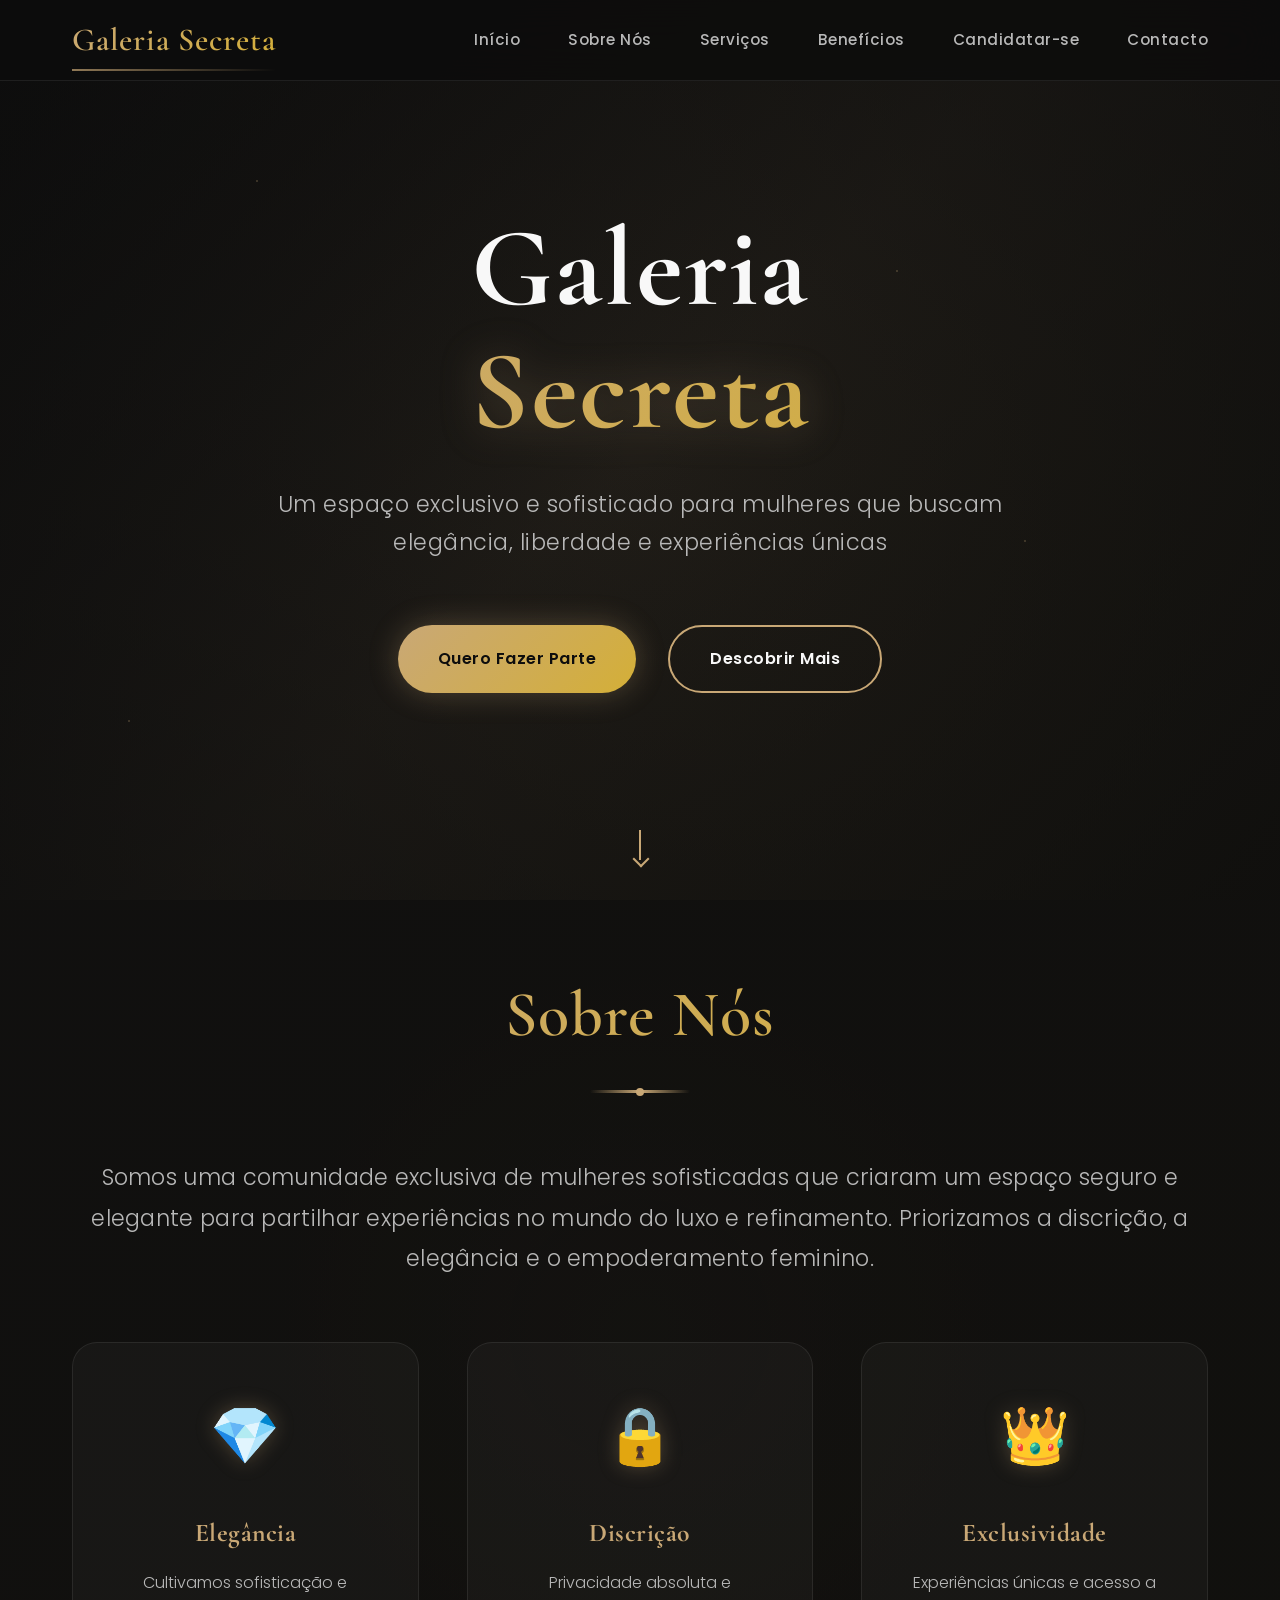
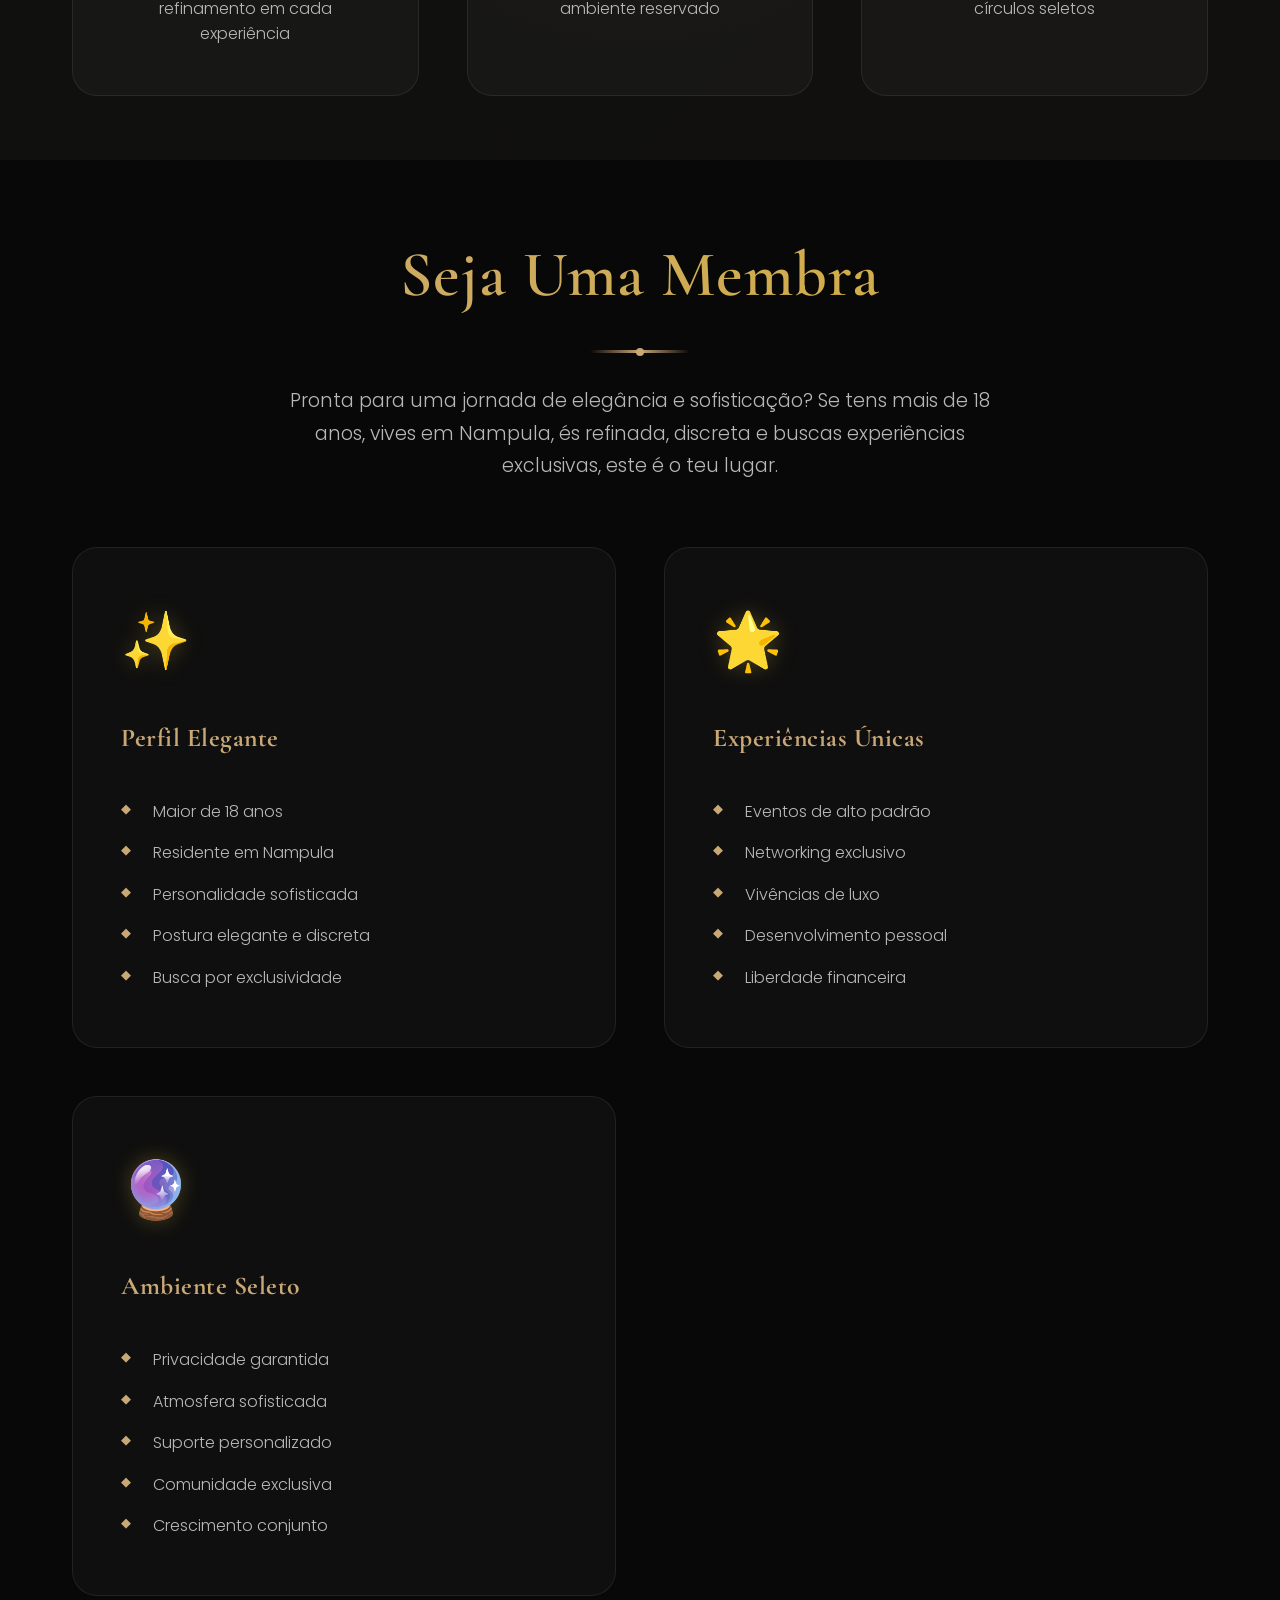
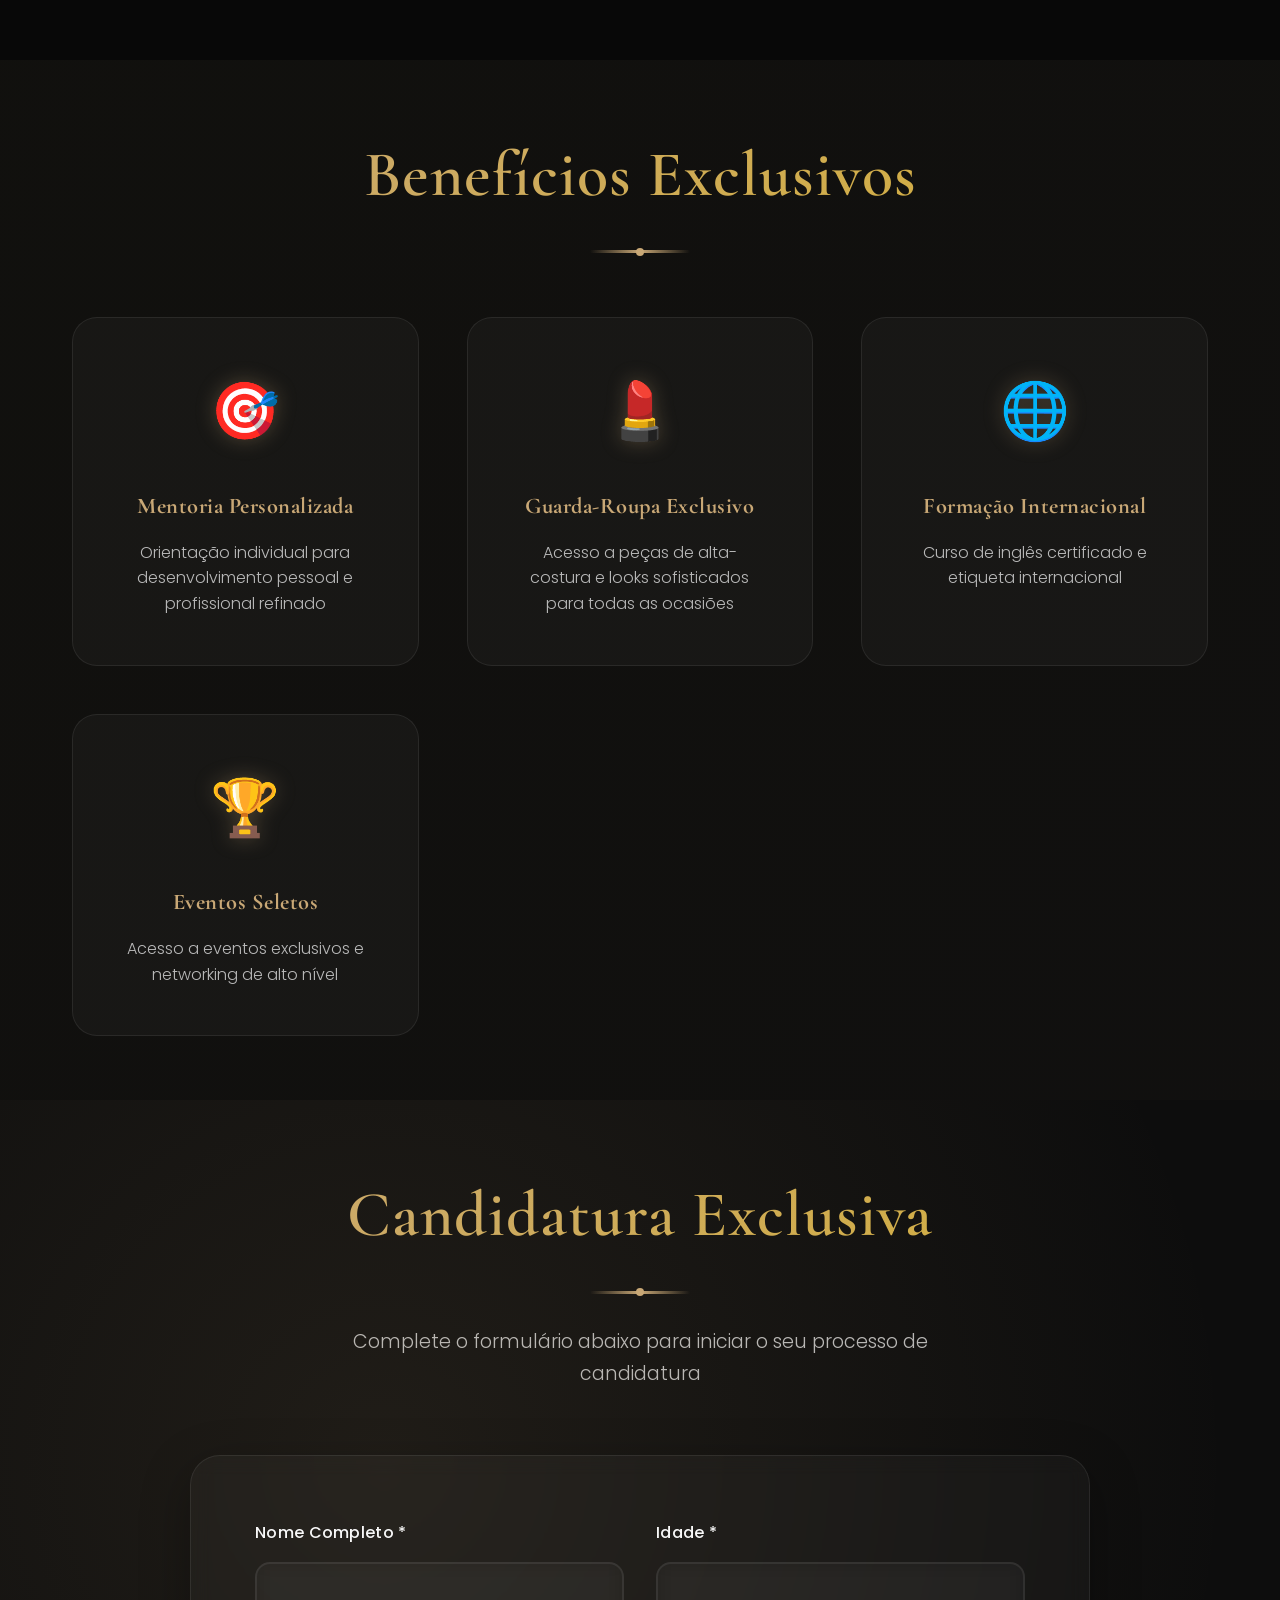
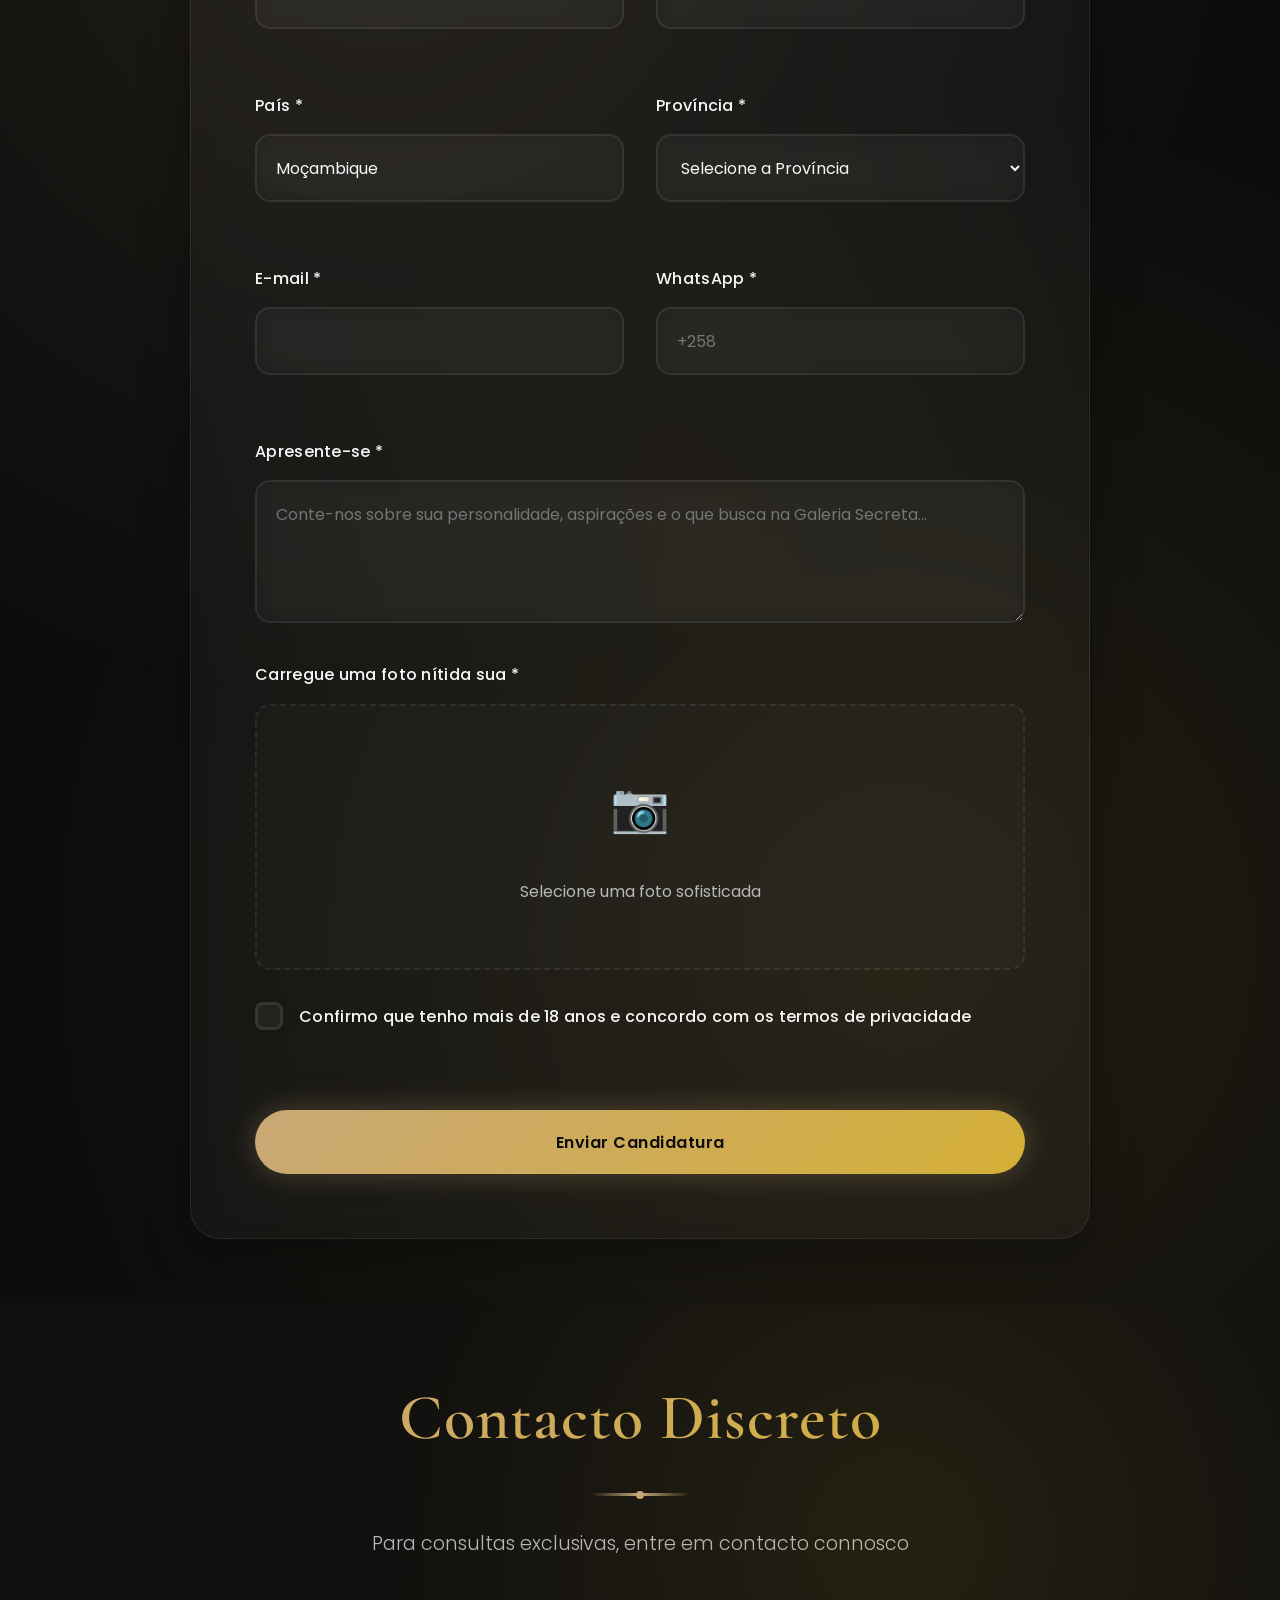
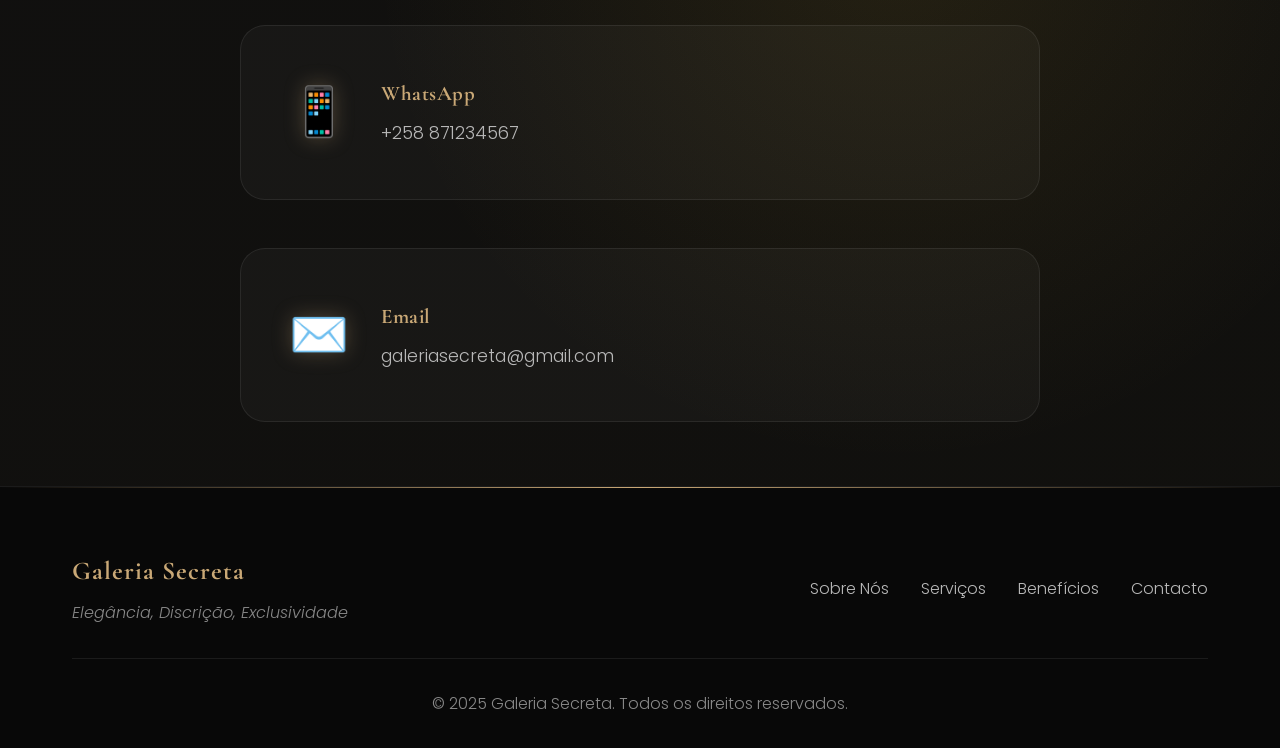
==== commit 7f9dc256: "Add files via upload" ====
--- a/index.html
+++ b/index.html
@@ -3,8 +3,8 @@
 <head>
     <meta charset="UTF-8">
     <meta name="viewport" content="width=device-width, initial-scale=1.0">
-    <title>Mulheres do Game - Plataforma de Empoderamento</title>
-    <link href="https://fonts.googleapis.com/css2?family=Playfair+Display:wght@400;500;600;700&family=Inter:wght@300;400;500;600;700&display=swap" rel="stylesheet">
+    <title>Galeria Secreta - Plataforma de Empoderamento</title>
+    <link href="https://fonts.googleapis.com/css2?family=Poppins:wght@300;400;500;600;700&family=Cormorant+Garamond:wght@400;500;600;700&display=swap" rel="stylesheet">
     <link rel="stylesheet" href="styles.css">
 </head>
 <body>
@@ -12,11 +12,12 @@
     <nav class="navbar" id="navbar">
         <div class="nav-container">
             <div class="nav-logo">
-                <h2>Mulheres do Game</h2>
+                <h2>Galeria Secreta</h2>
+                <div class="logo-accent"></div>
             </div>
             <div class="nav-menu" id="nav-menu">
                 <a href="#home" class="nav-link">Início</a>
-                <a href="#about" class="nav-link">Quem Somos</a>
+                <a href="#about" class="nav-link">Sobre Nós</a>
                 <a href="#services" class="nav-link">Serviços</a>
                 <a href="#benefits" class="nav-link">Benefícios</a>
                 <a href="#application" class="nav-link">Candidatar-se</a>
@@ -32,19 +33,33 @@
 
     <!-- Hero Section -->
     <section id="home" class="hero">
-        <div class="hero-background"></div>
+        <div class="hero-background">
+            <div class="hero-overlay"></div>
+            <div class="hero-particles">
+                <div class="particle"></div>
+                <div class="particle"></div>
+                <div class="particle"></div>
+                <div class="particle"></div>
+                <div class="particle"></div>
+            </div>
+        </div>
         <div class="hero-content">
             <div class="hero-text">
                 <h1 class="hero-title">
-                    <span class="title-line">Mulheres</span>
-                    <span class="title-line accent">do Game</span>
+                    <span class="title-line">Galeria</span>
+                    <span class="title-line accent">Secreta</span>
                 </h1>
                 <p class="hero-subtitle">
-                    Um espaço seguro e empoderador para mulheres independentes que buscam liberdade, luxo e novas experiências
+                    Um espaço exclusivo e sofisticado para mulheres que buscam elegância, liberdade e experiências únicas
                 </p>
                 <div class="hero-buttons">
-                    <a href="#application" class="btn btn-primary">Quero Fazer Parte</a>
-                    <a href="#about" class="btn btn-secondary">Saber Mais</a>
+                    <a href="#application" class="btn btn-primary">
+                        <span>Quero Fazer Parte</span>
+                        <div class="btn-shine"></div>
+                    </a>
+                    <a href="#about" class="btn btn-secondary">
+                        <span>Descobrir Mais</span>
+                    </a>
                 </div>
             </div>
         </div>
@@ -57,31 +72,31 @@
     <section id="about" class="about">
         <div class="container">
             <div class="section-header">
-                <h2 class="section-title">Quem Somos</h2>
+                <h2 class="section-title">Sobre Nós</h2>
                 <div class="section-divider"></div>
             </div>
             <div class="about-content">
                 <div class="about-text">
                     <p class="about-description">
-                        Somos um grupo de mulheres independentes que criaram um espaço seguro, sem estigmas, 
-                        para partilhar experiências no mundo do luxo e prazer. Contra a exploração, 
-                        a favor da liberdade e do empoderamento.
+                        Somos uma comunidade exclusiva de mulheres sofisticadas que criaram um espaço seguro e elegante 
+                        para partilhar experiências no mundo do luxo e refinamento. Priorizamos a discrição, 
+                        a elegância e o empoderamento feminino.
                     </p>
                     <div class="about-values">
                         <div class="value-item">
-                            <div class="value-icon">✨</div>
-                            <h3>Empoderamento</h3>
-                            <p>Fortalecemos mulheres através da independência e autoconfiança</p>
+                            <div class="value-icon">💎</div>
+                            <h3>Elegância</h3>
+                            <p>Cultivamos sofisticação e refinamento em cada experiência</p>
                         </div>
                         <div class="value-item">
-                            <div class="value-icon">🛡️</div>
-                            <h3>Segurança</h3>
-                            <p>Ambiente protegido e livre de julgamentos</p>
+                            <div class="value-icon">🔒</div>
+                            <h3>Discrição</h3>
+                            <p>Privacidade absoluta e ambiente reservado</p>
                         </div>
                         <div class="value-item">
                             <div class="value-icon">👑</div>
-                            <h3>Luxo</h3>
-                            <p>Experiências exclusivas e de alta qualidade</p>
+                            <h3>Exclusividade</h3>
+                            <p>Experiências únicas e acesso a círculos seletos</p>
                         </div>
                     </div>
                 </div>
@@ -93,44 +108,44 @@
     <section id="services" class="services">
         <div class="container">
             <div class="section-header">
-                <h2 class="section-title">Seja uma Acompanhante</h2>
+                <h2 class="section-title">Seja Uma Membra</h2>
                 <div class="section-divider"></div>
                 <p class="section-subtitle">
-                    Está pronta para uma nova aventura? Se tens mais de 18 anos, vives em Nampula, 
-                    és extrovertida, disciplinada e aberta a novas experiências, então este pode ser o teu lugar.
+                    Pronta para uma jornada de elegância e sofisticação? Se tens mais de 18 anos, vives em Nampula, 
+                    és refinada, discreta e buscas experiências exclusivas, este é o teu lugar.
                 </p>
             </div>
             <div class="services-grid">
                 <div class="service-card">
-                    <div class="service-icon">🎯</div>
-                    <h3>Perfil Ideal</h3>
+                    <div class="service-icon">✨</div>
+                    <h3>Perfil Elegante</h3>
                     <ul>
                         <li>Maior de 18 anos</li>
                         <li>Residente em Nampula</li>
-                        <li>Personalidade extrovertida</li>
-                        <li>Disciplinada e profissional</li>
-                        <li>Aberta a novas experiências</li>
-                    </ul>
-                </div>
-                <div class="service-card">
-                    <div class="service-icon">💼</div>
-                    <h3>Oportunidades</h3>
-                    <ul>
-                        <li>Eventos exclusivos</li>
-                        <li>Networking de alto nível</li>
-                        <li>Experiências de luxo</li>
-                        <li>Desenvolvimento pessoal</li>
-                        <li>Independência financeira</li>
+                        <li>Personalidade sofisticada</li>
+                        <li>Postura elegante e discreta</li>
+                        <li>Busca por exclusividade</li>
                     </ul>
                 </div>
                 <div class="service-card">
                     <div class="service-icon">🌟</div>
-                    <h3>Ambiente</h3>
+                    <h3>Experiências Únicas</h3>
                     <ul>
-                        <li>Espaço seguro e protegido</li>
-                        <li>Sem estigmas ou julgamentos</li>
-                        <li>Suporte contínuo</li>
-                        <li>Comunidade unida</li>
+                        <li>Eventos de alto padrão</li>
+                        <li>Networking exclusivo</li>
+                        <li>Vivências de luxo</li>
+                        <li>Desenvolvimento pessoal</li>
+                        <li>Liberdade financeira</li>
+                    </ul>
+                </div>
+                <div class="service-card">
+                    <div class="service-icon">🔮</div>
+                    <h3>Ambiente Seleto</h3>
+                    <ul>
+                        <li>Privacidade garantida</li>
+                        <li>Atmosfera sofisticada</li>
+                        <li>Suporte personalizado</li>
+                        <li>Comunidade exclusiva</li>
                         <li>Crescimento conjunto</li>
                     </ul>
                 </div>
@@ -142,29 +157,29 @@
     <section id="benefits" class="benefits">
         <div class="container">
             <div class="section-header">
-                <h2 class="section-title">O que Oferecemos</h2>
+                <h2 class="section-title">Benefícios Exclusivos</h2>
                 <div class="section-divider"></div>
             </div>
             <div class="benefits-grid">
                 <div class="benefit-card">
-                    <div class="benefit-icon">🎓</div>
-                    <h3>Mentoria e Aconselhamento</h3>
-                    <p>Orientação personalizada para o teu desenvolvimento pessoal e profissional</p>
+                    <div class="benefit-icon">🎯</div>
+                    <h3>Mentoria Personalizada</h3>
+                    <p>Orientação individual para desenvolvimento pessoal e profissional refinado</p>
                 </div>
                 <div class="benefit-card">
-                    <div class="benefit-icon">👗</div>
-                    <h3>Acesso ao Nosso Closet</h3>
-                    <p>Guarda-roupa exclusivo com peças de alta qualidade para todas as ocasiões</p>
+                    <div class="benefit-icon">💄</div>
+                    <h3>Guarda-Roupa Exclusivo</h3>
+                    <p>Acesso a peças de alta-costura e looks sofisticados para todas as ocasiões</p>
                 </div>
                 <div class="benefit-card">
-                    <div class="benefit-icon">🌍</div>
-                    <h3>Curso de Inglês Certificado</h3>
-                    <p>Formação linguística para expandir as tuas oportunidades internacionais</p>
+                    <div class="benefit-icon">🌐</div>
+                    <h3>Formação Internacional</h3>
+                    <p>Curso de inglês certificado e etiqueta internacional</p>
                 </div>
                 <div class="benefit-card">
-                    <div class="benefit-icon">🏋️‍♀️</div>
-                    <h3>Treinos e Eventos Exclusivos</h3>
-                    <p>Acesso a treinos especializados e eventos de networking de alto nível</p>
+                    <div class="benefit-icon">🏆</div>
+                    <h3>Eventos Seletos</h3>
+                    <p>Acesso a eventos exclusivos e networking de alto nível</p>
                 </div>
             </div>
         </div>
@@ -174,10 +189,10 @@
     <section id="application" class="application">
         <div class="container">
             <div class="section-header">
-                <h2 class="section-title">Formulário de Candidatura</h2>
+                <h2 class="section-title">Candidatura Exclusiva</h2>
                 <div class="section-divider"></div>
                 <p class="section-subtitle">
-                    Preenche o formulário abaixo para iniciares o teu processo de candidatura
+                    Complete o formulário abaixo para iniciar o seu processo de candidatura
                 </p>
             </div>
             <div class="form-container">
@@ -202,17 +217,17 @@
                             <label for="provincia">Província *</label>
                             <select id="provincia" name="provincia" required>
                                 <option value="">Selecione a Província</option>
-                                <option value="Maputo">Maputo</option>
+                                <option value="Cabo Delgado">Cabo Delgado</option>
                                 <option value="Gaza">Gaza</option>
                                 <option value="Inhambane">Inhambane</option>
+                                <option value="Manica">Manica</option>
+                                <option value="Maputo">Maputo</option>
+                                <option value="Maputo Cidade">Maputo Cidade</option>
+                                <option value="Nampula">Nampula</option>
+                                <option value="Niassa">Niassa</option>
                                 <option value="Sofala">Sofala</option>
-                                <option value="Manica">Manica</option>
                                 <option value="Tete">Tete</option>
                                 <option value="Zambézia">Zambézia</option>
-                                <option value="Nampula">Nampula</option>
-                                <option value="Cabo Delgado">Cabo Delgado</option>
-                                <option value="Niassa">Niassa</option>
-                                <option value="Maputo (Cidade)">Maputo (Cidade)</option>
                             </select>
                         </div>
                     </div>
@@ -224,13 +239,13 @@
                         </div>
                         <div class="form-group">
                             <label for="telefone">WhatsApp *</label>
-                            <input type="tel" id="telefone" name="telefone" required>
+                            <input type="tel" id="telefone" name="telefone" placeholder="+258" required>
                         </div>
                     </div>
                     
                     <div class="form-group">
-                        <label for="sobre">Fala-nos um pouco sobre ti *</label>
-                        <textarea id="sobre" name="sobre" rows="4" required></textarea>
+                        <label for="sobre">Apresente-se *</label>
+                        <textarea id="sobre" name="sobre" rows="4" placeholder="Conte-nos sobre sua personalidade, aspirações e o que busca na Galeria Secreta..." required></textarea>
                     </div>
                     
                     <div class="form-group">
@@ -238,23 +253,29 @@
                         <div class="file-upload">
                             <input type="file" id="foto" name="foto" accept="image/*" required>
                             <div class="file-upload-text">
-                                <span>Clique para selecionar ou arraste a imagem</span>
+                                <div class="upload-icon">📷</div>
+                                <span>Selecione uma foto sofisticada</span>
                             </div>
-                        </div>
-                        <img id="photo-preview" class="photo-preview" style="display: none;" alt="Pré-visualização">
+                            <img id="photo-preview" class="photo-preview-inline" style="display: none;" alt="Pré-visualização">
+                        </div>
                     </div>
                     
                     <div class="form-group checkbox-group">
-                        <label class="checkbox-label">
-                            <input type="checkbox" required>
-                            <span class="checkmark"></span>
-                            Confirmo que tenho mais de 18 anos e li os termos da plataforma
+                        <div class="custom-checkbox">
+                            <input type="checkbox" id="terms-checkbox" required>
+                            <label for="terms-checkbox" class="checkbox-label">
+                                <span class="checkmark"></span>
+                            </label>
+                        </div>
+                        <label for="terms-checkbox" class="checkbox-text">
+                            Confirmo que tenho mais de 18 anos e concordo com os termos de privacidade
                         </label>
                     </div>
                     
                     <button type="submit" class="btn btn-primary btn-submit">
                         <span class="btn-text">Enviar Candidatura</span>
                         <div class="btn-loader" style="display: none;"></div>
+                        <div class="btn-shine"></div>
                     </button>
                 </form>
             </div>
@@ -265,10 +286,10 @@
     <section id="contact" class="contact">
         <div class="container">
             <div class="section-header">
-                <h2 class="section-title">Contacto</h2>
+                <h2 class="section-title">Contacto Discreto</h2>
                 <div class="section-divider"></div>
                 <p class="section-subtitle">
-                    Pronta para iniciar? Envia-nos uma mensagem
+                    Para consultas exclusivas, entre em contacto connosco
                 </p>
             </div>
             <div class="contact-content">
@@ -284,7 +305,7 @@
                         <div class="contact-icon">✉️</div>
                         <div class="contact-details">
                             <h3>Email</h3>
-                            <a href="mailto:mulheresdogame@gmail.com">mulheresdogame@gmail.com</a>
+                            <a href="mailto:galeriasecreta@gmail.com">galeriasecreta@gmail.com</a>
                         </div>
                     </div>
                 </div>
@@ -297,18 +318,18 @@
         <div class="container">
             <div class="footer-content">
                 <div class="footer-logo">
-                    <h3>Mulheres do Game</h3>
-                    <p>Empoderamento, Liberdade, Luxo</p>
+                    <h3>Galeria Secreta</h3>
+                    <p>Elegância, Discrição, Exclusividade</p>
                 </div>
                 <div class="footer-links">
-                    <a href="#about">Quem Somos</a>
+                    <a href="#about">Sobre Nós</a>
                     <a href="#services">Serviços</a>
                     <a href="#benefits">Benefícios</a>
                     <a href="#contact">Contacto</a>
                 </div>
             </div>
             <div class="footer-bottom">
-                <p>&copy; 2025 Mulheres do Game. Todos os direitos reservados.</p>
+                <p>&copy; 2025 Galeria Secreta. Todos os direitos reservados.</p>
             </div>
         </div>
     </footer>
--- a/styles.css
+++ b/styles.css
@@ -6,21 +6,26 @@
 }
 
 :root {
-    /* Colors */
-    --primary-color: #d4af37;
-    --primary-dark: #b8941f;
+    /* Colors - Sophisticated Dark Theme */
+    --primary-color: #c9a876;
+    --primary-dark: #a68b5b;
     --secondary-color: #1a1a1a;
-    --accent-color: #ff6b9d;
-    --text-primary: #ffffff;
-    --text-secondary: #cccccc;
-    --text-dark: #333333;
-    --background-dark: #0a0a0a;
-    --background-card: rgba(255, 255, 255, 0.05);
-    --border-color: rgba(255, 255, 255, 0.1);
+    --accent-color: #d4af37;
+    --accent-secondary: #8b7355;
+    --text-primary: #f8f8f8;
+    --text-secondary: #b8b8b8;
+    --text-muted: #888888;
+    --text-dark: #2c2c2c;
+    --background-dark: #0d0d0d;
+    --background-darker: #080808;
+    --background-card: rgba(255, 255, 255, 0.03);
+    --background-card-hover: rgba(255, 255, 255, 0.08);
+    --border-color: rgba(255, 255, 255, 0.08);
+    --border-accent: rgba(201, 168, 118, 0.3);
     
     /* Typography */
-    --font-primary: 'Playfair Display', serif;
-    --font-secondary: 'Inter', sans-serif;
+    --font-primary: 'Cormorant Garamond', serif;
+    --font-secondary: 'Poppins', sans-serif;
     
     /* Spacing */
     --spacing-xs: 0.5rem;
@@ -31,14 +36,15 @@
     --spacing-xxl: 4rem;
     
     /* Transitions */
-    --transition-fast: 0.2s ease;
-    --transition-normal: 0.3s ease;
-    --transition-slow: 0.5s ease;
+    --transition-fast: 0.2s cubic-bezier(0.4, 0, 0.2, 1);
+    --transition-normal: 0.3s cubic-bezier(0.4, 0, 0.2, 1);
+    --transition-slow: 0.5s cubic-bezier(0.4, 0, 0.2, 1);
     
     /* Shadows */
-    --shadow-light: 0 2px 10px rgba(0, 0, 0, 0.1);
-    --shadow-medium: 0 4px 20px rgba(0, 0, 0, 0.15);
-    --shadow-heavy: 0 8px 30px rgba(0, 0, 0, 0.3);
+    --shadow-light: 0 2px 20px rgba(0, 0, 0, 0.1);
+    --shadow-medium: 0 8px 30px rgba(0, 0, 0, 0.15);
+    --shadow-heavy: 0 15px 50px rgba(0, 0, 0, 0.3);
+    --shadow-glow: 0 0 30px rgba(201, 168, 118, 0.3);
 }
 
 html {
@@ -65,16 +71,17 @@
     position: fixed;
     top: 0;
     width: 100%;
-    background: rgba(10, 10, 10, 0.95);
-    backdrop-filter: blur(10px);
+    background: rgba(13, 13, 13, 0.95);
+    backdrop-filter: blur(20px);
     z-index: 1000;
     transition: var(--transition-normal);
     border-bottom: 1px solid var(--border-color);
 }
 
 .navbar.scrolled {
-    background: rgba(10, 10, 10, 0.98);
+    background: rgba(13, 13, 13, 0.98);
     box-shadow: var(--shadow-medium);
+    border-bottom-color: var(--border-accent);
 }
 
 .nav-container {
@@ -87,14 +94,29 @@
     height: 80px;
 }
 
+.nav-logo {
+    position: relative;
+}
+
 .nav-logo h2 {
     font-family: var(--font-primary);
-    font-size: 1.8rem;
+    font-size: 2rem;
     font-weight: 600;
     background: linear-gradient(135deg, var(--primary-color), var(--accent-color));
     -webkit-background-clip: text;
     -webkit-text-fill-color: transparent;
     background-clip: text;
+    letter-spacing: 1px;
+}
+
+.logo-accent {
+    position: absolute;
+    bottom: -5px;
+    left: 0;
+    width: 100%;
+    height: 2px;
+    background: linear-gradient(90deg, var(--primary-color), transparent);
+    opacity: 0.7;
 }
 
 .nav-menu {
@@ -106,8 +128,10 @@
     color: var(--text-secondary);
     text-decoration: none;
     font-weight: 500;
-    position: relative;
-    transition: var(--transition-normal);
+    font-size: 0.95rem;
+    position: relative;
+    transition: var(--transition-normal);
+    letter-spacing: 0.5px;
 }
 
 .nav-link:hover {
@@ -117,11 +141,12 @@
 .nav-link::after {
     content: '';
     position: absolute;
-    bottom: -5px;
-    left: 0;
+    bottom: -8px;
+    left: 50%;
+    transform: translateX(-50%);
     width: 0;
     height: 2px;
-    background: var(--primary-color);
+    background: linear-gradient(90deg, transparent, var(--primary-color), transparent);
     transition: var(--transition-normal);
 }
 
@@ -141,6 +166,7 @@
     background: var(--text-primary);
     margin: 3px 0;
     transition: var(--transition-normal);
+    border-radius: 2px;
 }
 
 /* Hero Section */
@@ -160,9 +186,9 @@
     width: 100%;
     height: 100%;
     background: linear-gradient(135deg, 
-        rgba(10, 10, 10, 0.8), 
-        rgba(212, 175, 55, 0.1), 
-        rgba(255, 107, 157, 0.1)
+        rgba(13, 13, 13, 0.9), 
+        rgba(201, 168, 118, 0.1), 
+        rgba(212, 175, 55, 0.05)
     );
     z-index: 1;
 }
@@ -174,36 +200,95 @@
     left: 0;
     width: 100%;
     height: 100%;
-    background: url('https://images.pexels.com/photos/1036623/pexels-photo-1036623.jpeg') center/cover;
+    background: url('https://cagymrwwvsvhayybqqih.supabase.co/storage/v1/object/public/fotos/76bc8bbf-0e06-46fe-a3d6-39b4c85c83ee.jpg') center/cover;
+    opacity: 0.60;
+    z-index: -1;
+}
+
+.hero-overlay {
+    position: absolute;
+    top: 0;
+    left: 0;
+    width: 100%;
+    height: 100%;
+    background: radial-gradient(circle at center, transparent 0%, rgba(13, 13, 13, 0.7) 100%);
+}
+
+.hero-particles {
+    position: absolute;
+    top: 0;
+    left: 0;
+    width: 100%;
+    height: 100%;
+    pointer-events: none;
+}
+
+.particle {
+    position: absolute;
+    width: 2px;
+    height: 2px;
+    background: var(--primary-color);
+    border-radius: 50%;
     opacity: 0.3;
-    z-index: -1;
+    animation: float 6s ease-in-out infinite;
+}
+
+.particle:nth-child(1) {
+    top: 20%;
+    left: 20%;
+    animation-delay: 0s;
+}
+
+.particle:nth-child(2) {
+    top: 60%;
+    left: 80%;
+    animation-delay: 2s;
+}
+
+.particle:nth-child(3) {
+    top: 80%;
+    left: 10%;
+    animation-delay: 4s;
+}
+
+.particle:nth-child(4) {
+    top: 30%;
+    left: 70%;
+    animation-delay: 1s;
+}
+
+.particle:nth-child(5) {
+    top: 70%;
+    left: 40%;
+    animation-delay: 3s;
 }
 
 .hero-content {
     position: relative;
     z-index: 2;
     text-align: center;
-    max-width: 800px;
+    max-width: 900px;
     padding: 0 var(--spacing-lg);
 }
 
 .hero-title {
     font-family: var(--font-primary);
-    font-size: clamp(3rem, 8vw, 6rem);
+    font-size: clamp(3.5rem, 10vw, 7rem);
     font-weight: 700;
     line-height: 1.1;
     margin-bottom: var(--spacing-lg);
+    letter-spacing: 2px;
 }
 
 .title-line {
     display: block;
     opacity: 0;
-    transform: translateY(50px);
-    animation: fadeInUp 1s ease forwards;
+    transform: translateY(60px);
+    animation: fadeInUp 1.2s ease forwards;
 }
 
 .title-line:nth-child(2) {
-    animation-delay: 0.3s;
+    animation-delay: 0.4s;
 }
 
 .title-line.accent {
@@ -211,15 +296,19 @@
     -webkit-background-clip: text;
     -webkit-text-fill-color: transparent;
     background-clip: text;
+    filter: drop-shadow(0 0 20px rgba(201, 168, 118, 0.3));
 }
 
 .hero-subtitle {
-    font-size: 1.3rem;
+    font-size: 1.4rem;
     color: var(--text-secondary);
-    margin-bottom: var(--spacing-xl);
+    margin-bottom: var(--spacing-xxl);
     opacity: 0;
-    transform: translateY(30px);
-    animation: fadeInUp 1s ease 0.6s forwards;
+    transform: translateY(40px);
+    animation: fadeInUp 1.2s ease 0.8s forwards;
+    font-weight: 300;
+    letter-spacing: 0.5px;
+    line-height: 1.7;
 }
 
 .hero-buttons {
@@ -228,16 +317,27 @@
     justify-content: center;
     flex-wrap: wrap;
     opacity: 0;
-    transform: translateY(30px);
-    animation: fadeInUp 1s ease 0.9s forwards;
+    transform: translateY(40px);
+    animation: fadeInUp 1.2s ease 1.2s forwards;
 }
 
 .scroll-indicator {
     position: absolute;
-    bottom: 30px;
+    bottom: 40px;
     left: 50%;
     transform: translateX(-50%);
     z-index: 2;
+    display: flex;
+    flex-direction: column;
+    align-items: center;
+    gap: var(--spacing-sm);
+}
+
+.scroll-text {
+    font-size: 0.9rem;
+    color: var(--text-muted);
+    letter-spacing: 1px;
+    text-transform: uppercase;
 }
 
 .scroll-arrow {
@@ -251,10 +351,10 @@
 .scroll-arrow::after {
     content: '';
     position: absolute;
-    bottom: 0;
-    left: -3px;
-    width: 8px;
-    height: 8px;
+    bottom: -5px;
+    left: -4px;
+    width: 10px;
+    height: 10px;
     border-right: 2px solid var(--primary-color);
     border-bottom: 2px solid var(--primary-color);
     transform: rotate(45deg);
@@ -265,7 +365,7 @@
     display: inline-flex;
     align-items: center;
     justify-content: center;
-    padding: 1rem 2rem;
+    padding: 1.2rem 2.5rem;
     border: none;
     border-radius: 50px;
     font-family: var(--font-secondary);
@@ -276,29 +376,46 @@
     transition: var(--transition-normal);
     position: relative;
     overflow: hidden;
-    min-width: 180px;
+    min-width: 200px;
+    letter-spacing: 0.5px;
 }
 
 .btn-primary {
-    background: linear-gradient(135deg, var(--primary-color), var(--primary-dark));
+    background: linear-gradient(135deg, var(--primary-color), var(--accent-color));
     color: var(--background-dark);
-    box-shadow: var(--shadow-medium);
+    box-shadow: var(--shadow-glow);
 }
 
 .btn-primary:hover {
-    transform: translateY(-2px);
-    box-shadow: var(--shadow-heavy);
+    transform: translateY(-3px);
+    box-shadow: var(--shadow-heavy), var(--shadow-glow);
 }
 
 .btn-secondary {
     background: transparent;
     color: var(--text-primary);
     border: 2px solid var(--primary-color);
+    box-shadow: inset 0 0 0 0 var(--primary-color);
+    transition: all 0.3s ease;
 }
 
 .btn-secondary:hover {
-    background: var(--primary-color);
+    box-shadow: inset 0 0 0 100px var(--primary-color);
     color: var(--background-dark);
+}
+
+.btn-shine {
+    position: absolute;
+    top: 0;
+    left: -100%;
+    width: 100%;
+    height: 100%;
+    background: linear-gradient(90deg, transparent, rgba(255, 255, 255, 0.4), transparent);
+    transition: left 0.5s ease;
+}
+
+.btn-primary:hover .btn-shine {
+    left: 100%;
 }
 
 .btn-submit {
@@ -328,49 +445,80 @@
 
 .section-title {
     font-family: var(--font-primary);
-    font-size: clamp(2.5rem, 5vw, 3.5rem);
+    font-size: clamp(2.5rem, 5vw, 4rem);
     font-weight: 600;
     margin-bottom: var(--spacing-md);
     background: linear-gradient(135deg, var(--primary-color), var(--accent-color));
     -webkit-background-clip: text;
     -webkit-text-fill-color: transparent;
     background-clip: text;
+    letter-spacing: 1px;
 }
 
 .section-divider {
-    width: 80px;
+    width: 100px;
     height: 3px;
-    background: linear-gradient(135deg, var(--primary-color), var(--accent-color));
+    background: linear-gradient(90deg, transparent, var(--primary-color), transparent);
     margin: 0 auto var(--spacing-lg);
     border-radius: 2px;
+    position: relative;
+}
+
+.section-divider::before {
+    content: '';
+    position: absolute;
+    top: 50%;
+    left: 50%;
+    transform: translate(-50%, -50%);
+    width: 8px;
+    height: 8px;
+    background: var(--primary-color);
+    border-radius: 50%;
 }
 
 .section-subtitle {
     font-size: 1.2rem;
     color: var(--text-secondary);
-    max-width: 600px;
+    max-width: 700px;
     margin: 0 auto;
+    font-weight: 300;
+    line-height: 1.7;
 }
 
 /* About Section */
 .about {
     background: linear-gradient(135deg, 
-        rgba(212, 175, 55, 0.05), 
-        rgba(255, 107, 157, 0.05)
+        rgba(201, 168, 118, 0.02), 
+        rgba(212, 175, 55, 0.02)
     );
+    position: relative;
+}
+
+.about::before {
+    content: '';
+    position: absolute;
+    top: 0;
+    left: 0;
+    width: 100%;
+    height: 100%;
+    background: url('data:image/svg+xml,<svg xmlns="http://www.w3.org/2000/svg" viewBox="0 0 1000 1000"><defs><radialGradient id="a"><stop offset="0" stop-color="%23c9a876" stop-opacity="0.05"/><stop offset="1" stop-color="%23c9a876" stop-opacity="0"/></radialGradient></defs><circle cx="500" cy="500" r="400" fill="url(%23a)"/></svg>') center/cover;
+    opacity: 0.3;
+    pointer-events: none;
 }
 
 .about-description {
-    font-size: 1.3rem;
+    font-size: 1.4rem;
     line-height: 1.8;
     text-align: center;
     margin-bottom: var(--spacing-xxl);
     color: var(--text-secondary);
+    font-weight: 300;
+    letter-spacing: 0.3px;
 }
 
 .about-values {
     display: grid;
-    grid-template-columns: repeat(auto-fit, minmax(300px, 1fr));
+    grid-template-columns: repeat(auto-fit, minmax(320px, 1fr));
     gap: var(--spacing-xl);
 }
 
@@ -378,62 +526,111 @@
     text-align: center;
     padding: var(--spacing-xl);
     background: var(--background-card);
-    border-radius: 20px;
+    border-radius: 25px;
     border: 1px solid var(--border-color);
     transition: var(--transition-normal);
+    position: relative;
+    overflow: hidden;
+}
+
+.value-item::before {
+    content: '';
+    position: absolute;
+    top: 0;
+    left: 0;
+    width: 100%;
+    height: 100%;
+    background: linear-gradient(135deg, transparent, rgba(201, 168, 118, 0.05), transparent);
+    opacity: 0;
+    transition: var(--transition-normal);
+}
+
+.value-item:hover::before {
+    opacity: 1;
 }
 
 .value-item:hover {
-    transform: translateY(-10px);
-    background: rgba(212, 175, 55, 0.1);
+    transform: translateY(-15px);
+    border-color: var(--border-accent);
+    box-shadow: var(--shadow-glow);
 }
 
 .value-icon {
-    font-size: 3rem;
+    font-size: 3.5rem;
     margin-bottom: var(--spacing-lg);
+    filter: drop-shadow(0 0 10px rgba(201, 168, 118, 0.3));
 }
 
 .value-item h3 {
     font-family: var(--font-primary);
-    font-size: 1.5rem;
+    font-size: 1.6rem;
     margin-bottom: var(--spacing-sm);
     color: var(--primary-color);
+    letter-spacing: 0.5px;
 }
 
 .value-item p {
     color: var(--text-secondary);
+    font-weight: 300;
+    line-height: 1.6;
 }
 
 /* Services Section */
+.services {
+    background: var(--background-darker);
+}
+
 .services-grid {
     display: grid;
-    grid-template-columns: repeat(auto-fit, minmax(350px, 1fr));
+    grid-template-columns: repeat(auto-fit, minmax(380px, 1fr));
     gap: var(--spacing-xl);
 }
 
 .service-card {
     background: var(--background-card);
     padding: var(--spacing-xl);
-    border-radius: 20px;
+    border-radius: 25px;
     border: 1px solid var(--border-color);
     transition: var(--transition-normal);
+    position: relative;
+}
+
+.service-card::before {
+    content: '';
+    position: absolute;
+    top: 0;
+    left: 0;
+    width: 100%;
+    height: 100%;
+    background: linear-gradient(135deg, transparent, rgba(212, 175, 55, 0.05), transparent);
+    opacity: 0;
+    transition: var(--transition-normal);
+    border-radius: 25px;
+}
+
+.service-card:hover::before {
+    opacity: 1;
 }
 
 .service-card:hover {
-    transform: translateY(-10px);
-    background: rgba(255, 107, 157, 0.1);
+    transform: translateY(-15px);
+    background: var(--background-card-hover);
+    border-color: var(--border-accent);
+    box-shadow: var(--shadow-glow);
 }
 
 .service-icon {
-    font-size: 3rem;
+    font-size: 3.5rem;
     margin-bottom: var(--spacing-lg);
+    filter: drop-shadow(0 0 10px rgba(212, 175, 55, 0.3));
 }
 
 .service-card h3 {
     font-family: var(--font-primary);
-    font-size: 1.5rem;
+    font-size: 1.6rem;
     margin-bottom: var(--spacing-lg);
     color: var(--primary-color);
+    letter-spacing: 0.5px;
 }
 
 .service-card ul {
@@ -445,75 +642,118 @@
     color: var(--text-secondary);
     position: relative;
     padding-left: var(--spacing-lg);
+    font-weight: 300;
+    line-height: 1.6;
 }
 
 .service-card li::before {
-    content: '✓';
+    content: '◆';
     position: absolute;
     left: 0;
     color: var(--primary-color);
-    font-weight: bold;
+    font-size: 0.8rem;
 }
 
 /* Benefits Section */
 .benefits {
     background: linear-gradient(135deg, 
-        rgba(255, 107, 157, 0.05), 
-        rgba(212, 175, 55, 0.05)
+        rgba(212, 175, 55, 0.02), 
+        rgba(201, 168, 118, 0.02)
     );
 }
 
 .benefits-grid {
     display: grid;
-    grid-template-columns: repeat(auto-fit, minmax(280px, 1fr));
+    grid-template-columns: repeat(auto-fit, minmax(300px, 1fr));
     gap: var(--spacing-xl);
 }
 
 .benefit-card {
     background: var(--background-card);
     padding: var(--spacing-xl);
-    border-radius: 20px;
+    border-radius: 25px;
     border: 1px solid var(--border-color);
     text-align: center;
     transition: var(--transition-normal);
+    position: relative;
+}
+
+.benefit-card::before {
+    content: '';
+    position: absolute;
+    top: 0;
+    left: 0;
+    width: 100%;
+    height: 100%;
+    background: linear-gradient(135deg, transparent, rgba(201, 168, 118, 0.05), transparent);
+    opacity: 0;
+    transition: var(--transition-normal);
+    border-radius: 25px;
+}
+
+.benefit-card:hover::before {
+    opacity: 1;
 }
 
 .benefit-card:hover {
-    transform: translateY(-10px);
-    background: rgba(212, 175, 55, 0.1);
+    transform: translateY(-15px);
+    background: var(--background-card-hover);
+    border-color: var(--border-accent);
+    box-shadow: var(--shadow-glow);
 }
 
 .benefit-icon {
-    font-size: 3rem;
+    font-size: 3.5rem;
     margin-bottom: var(--spacing-lg);
+    filter: drop-shadow(0 0 10px rgba(201, 168, 118, 0.3));
 }
 
 .benefit-card h3 {
     font-family: var(--font-primary);
-    font-size: 1.3rem;
+    font-size: 1.4rem;
     margin-bottom: var(--spacing-sm);
     color: var(--primary-color);
+    letter-spacing: 0.5px;
 }
 
 .benefit-card p {
     color: var(--text-secondary);
+    font-weight: 300;
+    line-height: 1.6;
 }
 
 /* Application Form */
 .application {
     background: var(--background-dark);
+    position: relative;
+}
+
+.application::before {
+    content: '';
+    position: absolute;
+    top: 0;
+    left: 0;
+    width: 100%;
+    height: 100%;
+    background: radial-gradient(circle at 30% 20%, rgba(201, 168, 118, 0.1) 0%, transparent 50%),
+                radial-gradient(circle at 70% 80%, rgba(212, 175, 55, 0.1) 0%, transparent 50%);
+    pointer-events: none;
 }
 
 .form-container {
-    max-width: 800px;
+    max-width: 900px;
     margin: 0 auto;
+    position: relative;
+    z-index: 1;
 }
 
 .application-form {
     background: var(--background-card);
     padding: var(--spacing-xxl);
-    border-radius: 20px;
+    border-radius: 30px;
     border: 1px solid var(--border-color);
+    backdrop-filter: blur(10px);
+    box-shadow: var(--shadow-heavy);
 }
 
 .form-row {
@@ -529,23 +769,26 @@
 
 .form-group label {
     display: block;
-    margin-bottom: var(--spacing-xs);
+    margin-bottom: var(--spacing-sm);
     color: var(--text-primary);
     font-weight: 500;
+    font-size: 1rem;
+    letter-spacing: 0.3px;
 }
 
 .form-group input,
 .form-group select,
 .form-group textarea {
     width: 100%;
-    padding: 1rem;
+    padding: 1.2rem;
     border: 2px solid var(--border-color);
-    border-radius: 10px;
-    background: rgba(255, 255, 255, 0.05);
+    border-radius: 15px;
+    background: rgba(255, 255, 255, 0.02);
     color: var(--text-primary);
     font-family: var(--font-secondary);
     font-size: 1rem;
     transition: var(--transition-normal);
+    backdrop-filter: blur(10px);
 }
 
 .form-group input:focus,
@@ -553,22 +796,44 @@
 .form-group textarea:focus {
     outline: none;
     border-color: var(--primary-color);
-    background: rgba(255, 255, 255, 0.1);
+    background: rgba(255, 255, 255, 0.08);
+    box-shadow: 0 0 0 3px rgba(201, 168, 118, 0.1);
+}
+
+.form-group select {
+    color: var(--text-primary);
+    background: rgba(255, 255, 255, 0.02);
+}
+
+.form-group select option {
+    background: var(--background-dark);
+    color: var(--text-primary);
+    padding: 0.5rem;
+}
+
+.form-group select:focus {
+    color: var(--text-primary);
+}
+
+.form-group textarea {
+    resize: vertical;
+    min-height: 120px;
 }
 
 .file-upload {
     position: relative;
     border: 2px dashed var(--border-color);
-    border-radius: 10px;
-    padding: var(--spacing-xl);
+    border-radius: 15px;
+    padding: var(--spacing-xxl);
     text-align: center;
     transition: var(--transition-normal);
     cursor: pointer;
+    background: rgba(255, 255, 255, 0.02);
 }
 
 .file-upload:hover {
     border-color: var(--primary-color);
-    background: rgba(212, 175, 55, 0.05);
+    background: rgba(201, 168, 118, 0.05);
 }
 
 .file-upload input[type="file"] {
@@ -577,79 +842,152 @@
     width: 100%;
     height: 100%;
     cursor: pointer;
+    top: 0;
+    left: 0;
 }
 
 .file-upload-text {
+    display: flex;
+    flex-direction: column;
+    align-items: center;
+    gap: var(--spacing-sm);
     color: var(--text-secondary);
 }
 
+.upload-icon {
+    font-size: 3rem;
+    margin-bottom: var(--spacing-sm);
+}
+
 .photo-preview {
-    max-width: 200px;
+    max-width: 250px;
+    max-height: 250px;
+    border-radius: 15px;
+    margin-top: var(--spacing-lg);
+    border: 3px solid var(--primary-color);
+    box-shadow: var(--shadow-glow);
+}
+
+.photo-preview-inline {
+    max-width: 100%;
     max-height: 200px;
-    border-radius: 10px;
-    margin-top: var(--spacing-lg);
+    border-radius: 15px;
+    object-fit: cover;
     border: 2px solid var(--primary-color);
+    box-shadow: var(--shadow-glow);
+    transition: all 0.3s ease;
+}
+
+.photo-preview-inline:hover {
+    transform: scale(1.02);
+    box-shadow: 0 0 40px rgba(201, 168, 118, 0.4);
 }
 
 .checkbox-group {
     display: flex;
-    align-items: flex-start;
+    align-items: center;
     gap: var(--spacing-sm);
-}
-
-.checkbox-label {
+    margin-bottom: var(--spacing-lg);
+}
+
+.custom-checkbox {
+    position: relative;
+    flex-shrink: 0;
+}
+
+.custom-checkbox input[type="checkbox"] {
+    opacity: 0;
+    position: absolute;
+    width: 0;
+    height: 0;
+}
+
+.custom-checkbox .checkbox-label {
     display: flex;
-    align-items: flex-start;
-    gap: var(--spacing-sm);
+    align-items: center;
+    justify-content: center;
     cursor: pointer;
+    width: 28px;
+    height: 28px;
+    border-radius: 8px;
+    transition: var(--transition-normal);
+}
+
+.checkbox-text {
     color: var(--text-secondary);
-    line-height: 1.5;
-}
-
-.checkbox-label input[type="checkbox"] {
-    display: none;
+    line-height: 1.6;
+    font-weight: 300;
+    cursor: pointer;
+    flex: 1;
 }
 
 .checkmark {
-    width: 20px;
-    height: 20px;
-    border: 2px solid var(--border-color);
-    border-radius: 4px;
-    position: relative;
-    transition: var(--transition-normal);
-    flex-shrink: 0;
-    margin-top: 2px;
-}
-
-.checkbox-label input[type="checkbox"]:checked + .checkmark {
-    background: var(--primary-color);
+    width: 28px;
+    height: 28px;
+    border: 3px solid var(--border-color);
+    border-radius: 8px;
+    position: relative;
+    transition: var(--transition-normal);
+    background: rgba(255, 255, 255, 0.05);
+    display: flex;
+    align-items: center;
+    justify-content: center;
+    cursor: pointer;
+    box-shadow: 0 2px 8px rgba(0, 0, 0, 0.1);
+}
+
+.checkmark:hover {
     border-color: var(--primary-color);
-}
-
-.checkbox-label input[type="checkbox"]:checked + .checkmark::after {
+    background: rgba(201, 168, 118, 0.1);
+    transform: scale(1.05);
+    box-shadow: 0 4px 15px rgba(201, 168, 118, 0.2);
+}
+
+.custom-checkbox input[type="checkbox"]:checked + .checkbox-label .checkmark {
+    background: linear-gradient(135deg, var(--primary-color), var(--accent-color));
+    border-color: var(--primary-color);
+    box-shadow: 0 0 20px rgba(201, 168, 118, 0.4);
+    transform: scale(1.1);
+}
+
+.custom-checkbox input[type="checkbox"]:checked + .checkbox-label .checkmark::after {
     content: '✓';
-    position: absolute;
-    top: 50%;
-    left: 50%;
-    transform: translate(-50%, -50%);
     color: var(--background-dark);
-    font-weight: bold;
-    font-size: 12px;
+    font-weight: 900;
+    font-size: 16px;
+    text-shadow: 0 1px 2px rgba(0, 0, 0, 0.3);
+}
+
+.custom-checkbox input[type="checkbox"]:focus + .checkbox-label .checkmark {
+    outline: 3px solid rgba(201, 168, 118, 0.3);
+    outline-offset: 2px;
 }
 
 /* Contact Section */
 .contact {
     background: linear-gradient(135deg, 
-        rgba(212, 175, 55, 0.05), 
-        rgba(255, 107, 157, 0.05)
+        rgba(201, 168, 118, 0.02), 
+        rgba(212, 175, 55, 0.02)
     );
+    position: relative;
+}
+
+.contact::before {
+    content: '';
+    position: absolute;
+    top: 0;
+    left: 0;
+    width: 100%;
+    height: 100%;
+    background: radial-gradient(circle at 70% 30%, rgba(212, 175, 55, 0.1) 0%, transparent 50%);
+    pointer-events: none;
 }
 
 .contact-info {
     display: grid;
-    grid-template-columns: repeat(auto-fit, minmax(300px, 1fr));
+    grid-template-columns: repeat(auto-fit, minmax(450px, 1fr));
     gap: var(--spacing-xl);
-    max-width: 600px;
+    max-width: 800px;
     margin: 0 auto;
 }
 
@@ -659,24 +997,47 @@
     gap: var(--spacing-lg);
     background: var(--background-card);
     padding: var(--spacing-xl);
-    border-radius: 20px;
+    border-radius: 25px;
     border: 1px solid var(--border-color);
     transition: var(--transition-normal);
+    position: relative;
+}
+
+.contact-item::before {
+    content: '';
+    position: absolute;
+    top: 0;
+    left: 0;
+    width: 100%;
+    height: 100%;
+    background: linear-gradient(135deg, transparent, rgba(201, 168, 118, 0.05), transparent);
+    opacity: 0;
+    transition: var(--transition-normal);
+    border-radius: 25px;
+}
+
+.contact-item:hover::before {
+    opacity: 1;
 }
 
 .contact-item:hover {
-    transform: translateY(-5px);
-    background: rgba(212, 175, 55, 0.1);
+    transform: translateY(-10px);
+    background: var(--background-card-hover);
+    border-color: var(--border-accent);
+    box-shadow: var(--shadow-glow);
 }
 
 .contact-icon {
-    font-size: 2.5rem;
+    font-size: 3rem;
+    filter: drop-shadow(0 0 10px rgba(201, 168, 118, 0.3));
 }
 
 .contact-details h3 {
     font-family: var(--font-primary);
     color: var(--primary-color);
     margin-bottom: var(--spacing-xs);
+    font-size: 1.3rem;
+    letter-spacing: 0.5px;
 }
 
 .contact-details a {
@@ -684,6 +1045,11 @@
     text-decoration: none;
     font-size: 1.1rem;
     transition: var(--transition-normal);
+    font-weight: 300;
+    word-break: break-all;
+    overflow-wrap: break-word;
+    max-width: 100%;
+    display: inline-block;
 }
 
 .contact-details a:hover {
@@ -692,9 +1058,20 @@
 
 /* Footer */
 .footer {
-    background: var(--secondary-color);
+    background: var(--background-darker);
     padding: var(--spacing-xxl) 0 var(--spacing-lg);
     border-top: 1px solid var(--border-color);
+    position: relative;
+}
+
+.footer::before {
+    content: '';
+    position: absolute;
+    top: 0;
+    left: 0;
+    width: 100%;
+    height: 1px;
+    background: linear-gradient(90deg, transparent, var(--primary-color), transparent);
 }
 
 .footer-content {
@@ -706,14 +1083,16 @@
 
 .footer-logo h3 {
     font-family: var(--font-primary);
-    font-size: 1.5rem;
+    font-size: 1.6rem;
     color: var(--primary-color);
     margin-bottom: var(--spacing-xs);
+    letter-spacing: 1px;
 }
 
 .footer-logo p {
-    color: var(--text-secondary);
+    color: var(--text-muted);
     font-style: italic;
+    font-weight: 300;
 }
 
 .footer-links {
@@ -725,17 +1104,35 @@
     color: var(--text-secondary);
     text-decoration: none;
     transition: var(--transition-normal);
+    font-weight: 300;
+    position: relative;
+}
+
+.footer-links a::after {
+    content: '';
+    position: absolute;
+    bottom: -3px;
+    left: 0;
+    width: 0;
+    height: 1px;
+    background: var(--primary-color);
+    transition: var(--transition-normal);
 }
 
 .footer-links a:hover {
     color: var(--primary-color);
+}
+
+.footer-links a:hover::after {
+    width: 100%;
 }
 
 .footer-bottom {
     text-align: center;
     padding-top: var(--spacing-lg);
     border-top: 1px solid var(--border-color);
-    color: var(--text-secondary);
+    color: var(--text-muted);
+    font-weight: 300;
 }
 
 /* Animations */
@@ -751,10 +1148,19 @@
         transform: translateY(0);
     }
     40% {
-        transform: translateY(-10px);
+        transform: translateY(-15px);
     }
     60% {
-        transform: translateY(-5px);
+        transform: translateY(-8px);
+    }
+}
+
+@keyframes float {
+    0%, 100% {
+        transform: translateY(0px);
+    }
+    50% {
+        transform: translateY(-20px);
     }
 }
 
@@ -770,12 +1176,13 @@
         left: -100%;
         top: 80px;
         flex-direction: column;
-        background: rgba(10, 10, 10, 0.98);
+        background: rgba(13, 13, 13, 0.98);
         width: 100%;
         text-align: center;
         transition: var(--transition-normal);
         padding: var(--spacing-lg) 0;
-        backdrop-filter: blur(10px);
+        backdrop-filter: blur(20px);
+        border-top: 1px solid var(--border-color);
     }
 
     .nav-menu.active {
@@ -859,6 +1266,18 @@
     .hero-buttons {
         gap: var(--spacing-sm);
     }
+
+    .hero-title {
+        font-size: clamp(2.5rem, 8vw, 4rem);
+    }
+
+    .hero-subtitle {
+        font-size: 1.2rem;
+    }
+
+    .section-title {
+        font-size: clamp(2rem, 6vw, 3rem);
+    }
 }
 
 /* Utility Classes */
@@ -876,9 +1295,13 @@
 .mt-lg { margin-top: var(--spacing-lg); }
 .mt-xl { margin-top: var(--spacing-xl); }
 
-/* Smooth scrolling for all browsers */
+/* Smooth scrolling and performance */
 html {
     scroll-behavior: smooth;
+}
+
+* {
+    will-change: auto;
 }
 
 /* Custom scrollbar */
@@ -891,10 +1314,49 @@
 }
 
 ::-webkit-scrollbar-thumb {
-    background: var(--primary-color);
+    background: linear-gradient(var(--primary-color), var(--accent-color));
     border-radius: 4px;
 }
 
 ::-webkit-scrollbar-thumb:hover {
-    background: var(--primary-dark);
+    background: linear-gradient(var(--primary-dark), var(--accent-secondary));
+}
+
+/* Loading state */
+.loading {
+    opacity: 0;
+    transform: translateY(20px);
+    transition: var(--transition-slow);
+}
+
+.loaded {
+    opacity: 1;
+    transform: translateY(0);
+}
+
+/* Focus styles for accessibility */
+.btn:focus,
+input:focus,
+select:focus,
+textarea:focus {
+    outline: 2px solid var(--primary-color);
+    outline-offset: 2px;
+}
+
+/* High contrast mode support */
+@media (prefers-contrast: high) {
+    :root {
+        --background-card: rgba(255, 255, 255, 0.1);
+        --border-color: rgba(255, 255, 255, 0.3);
+        --text-secondary: #e0e0e0;
+    }
+}
+
+/* Reduced motion support */
+@media (prefers-reduced-motion: reduce) {
+    * {
+        animation-duration: 0.01ms !important;
+        animation-iteration-count: 1 !important;
+        transition-duration: 0.01ms !important;
+    }
 }
